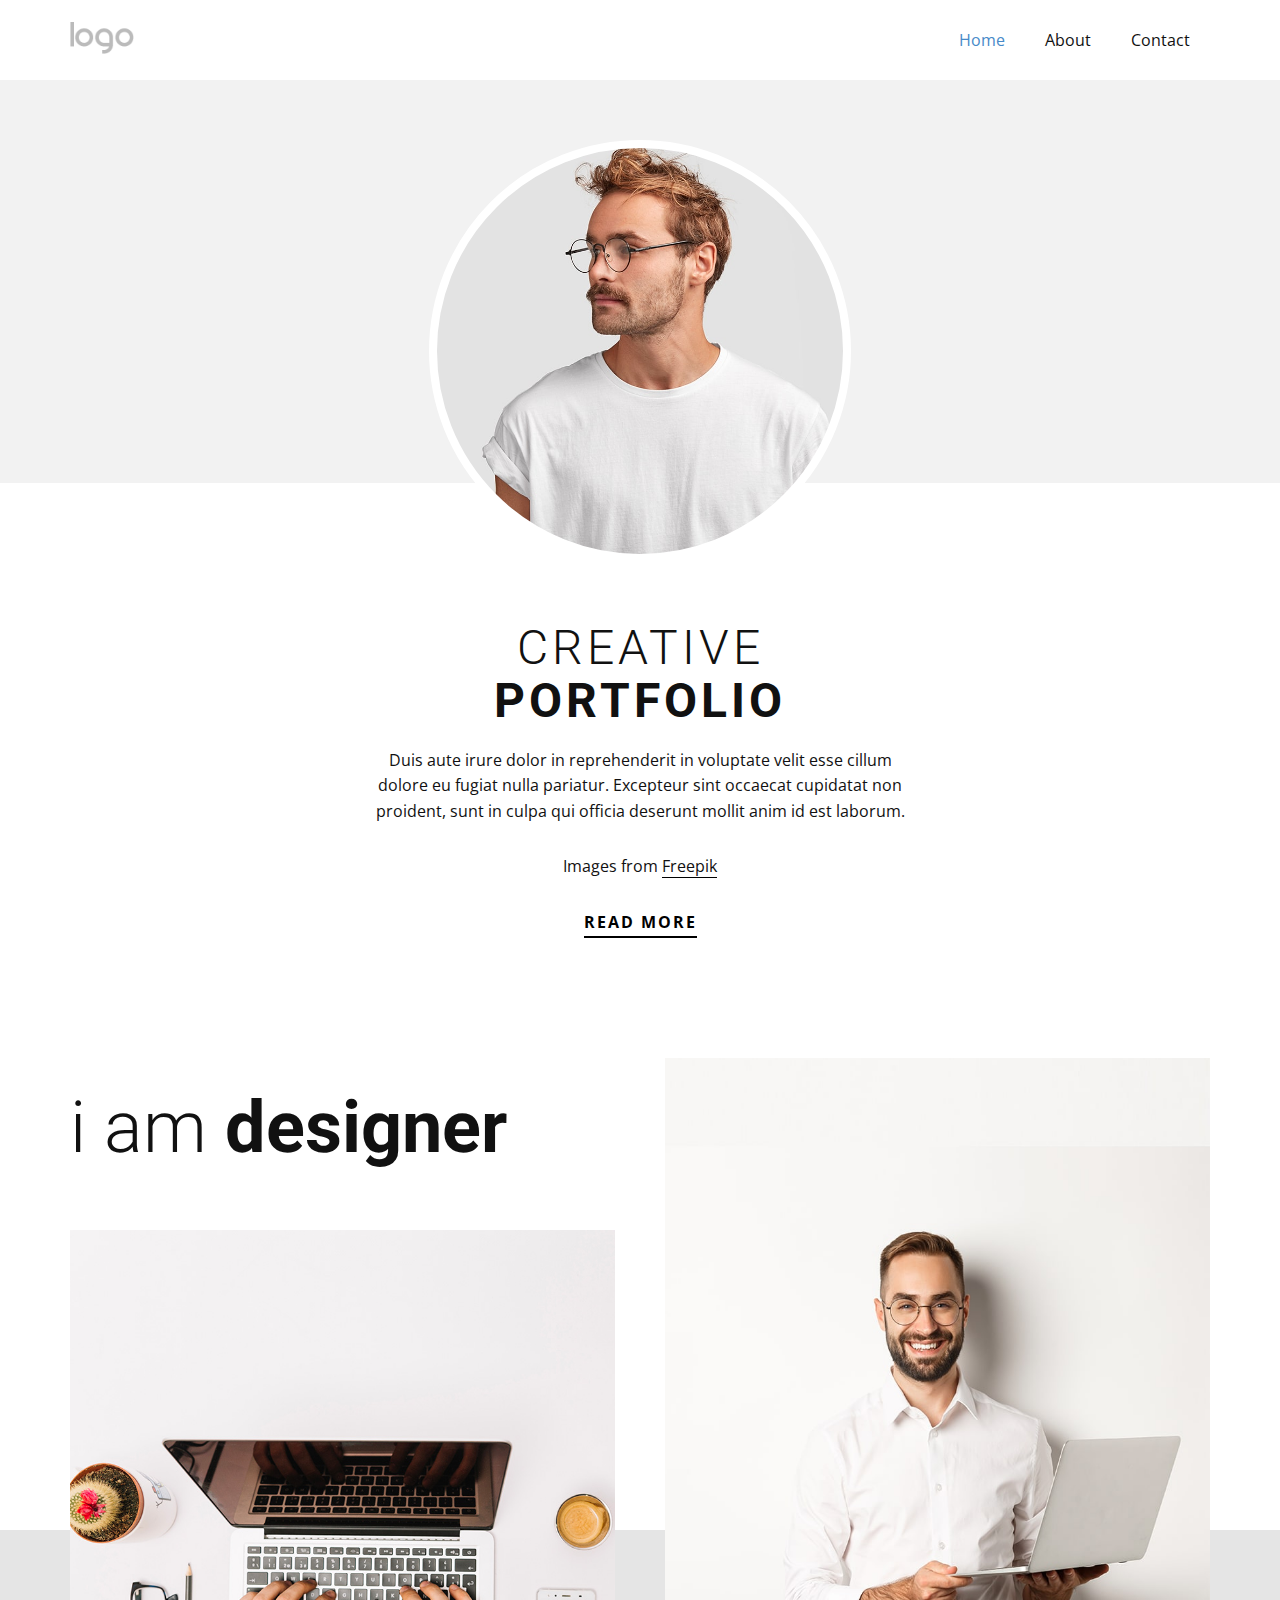
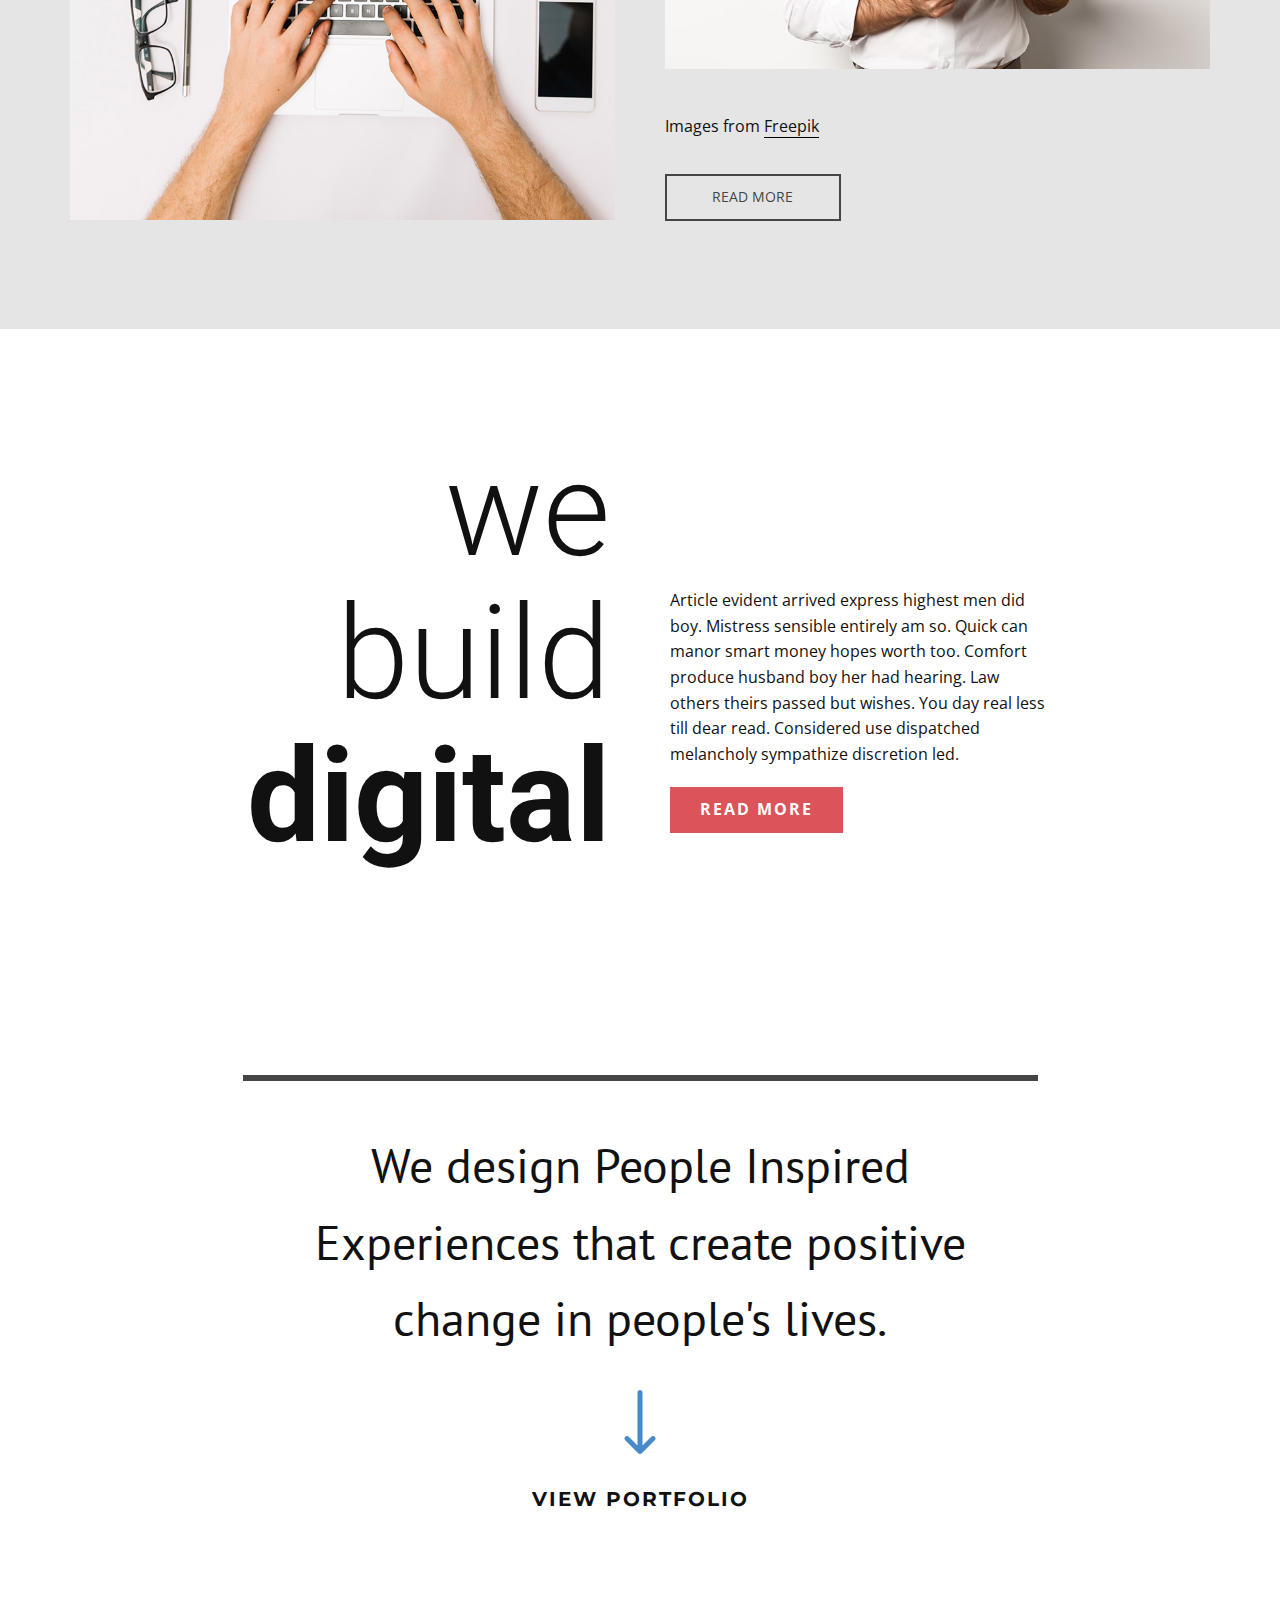
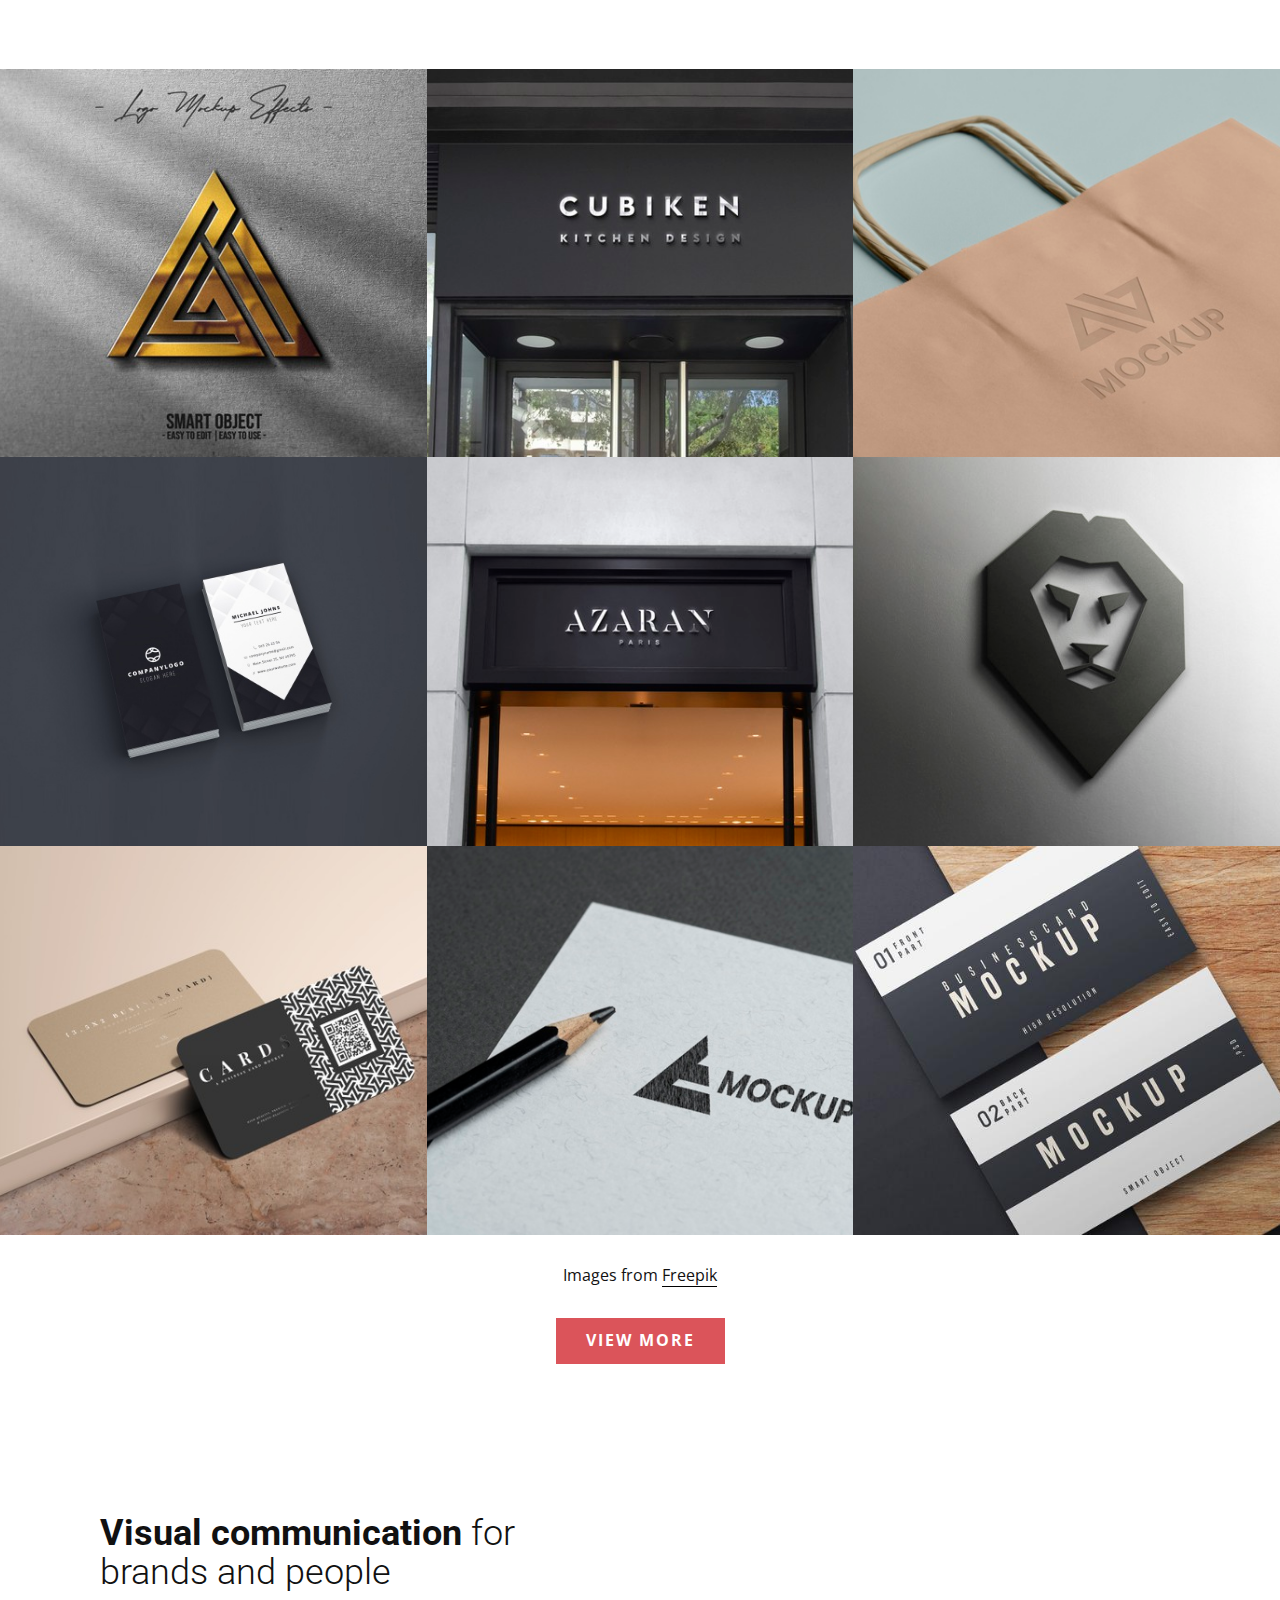
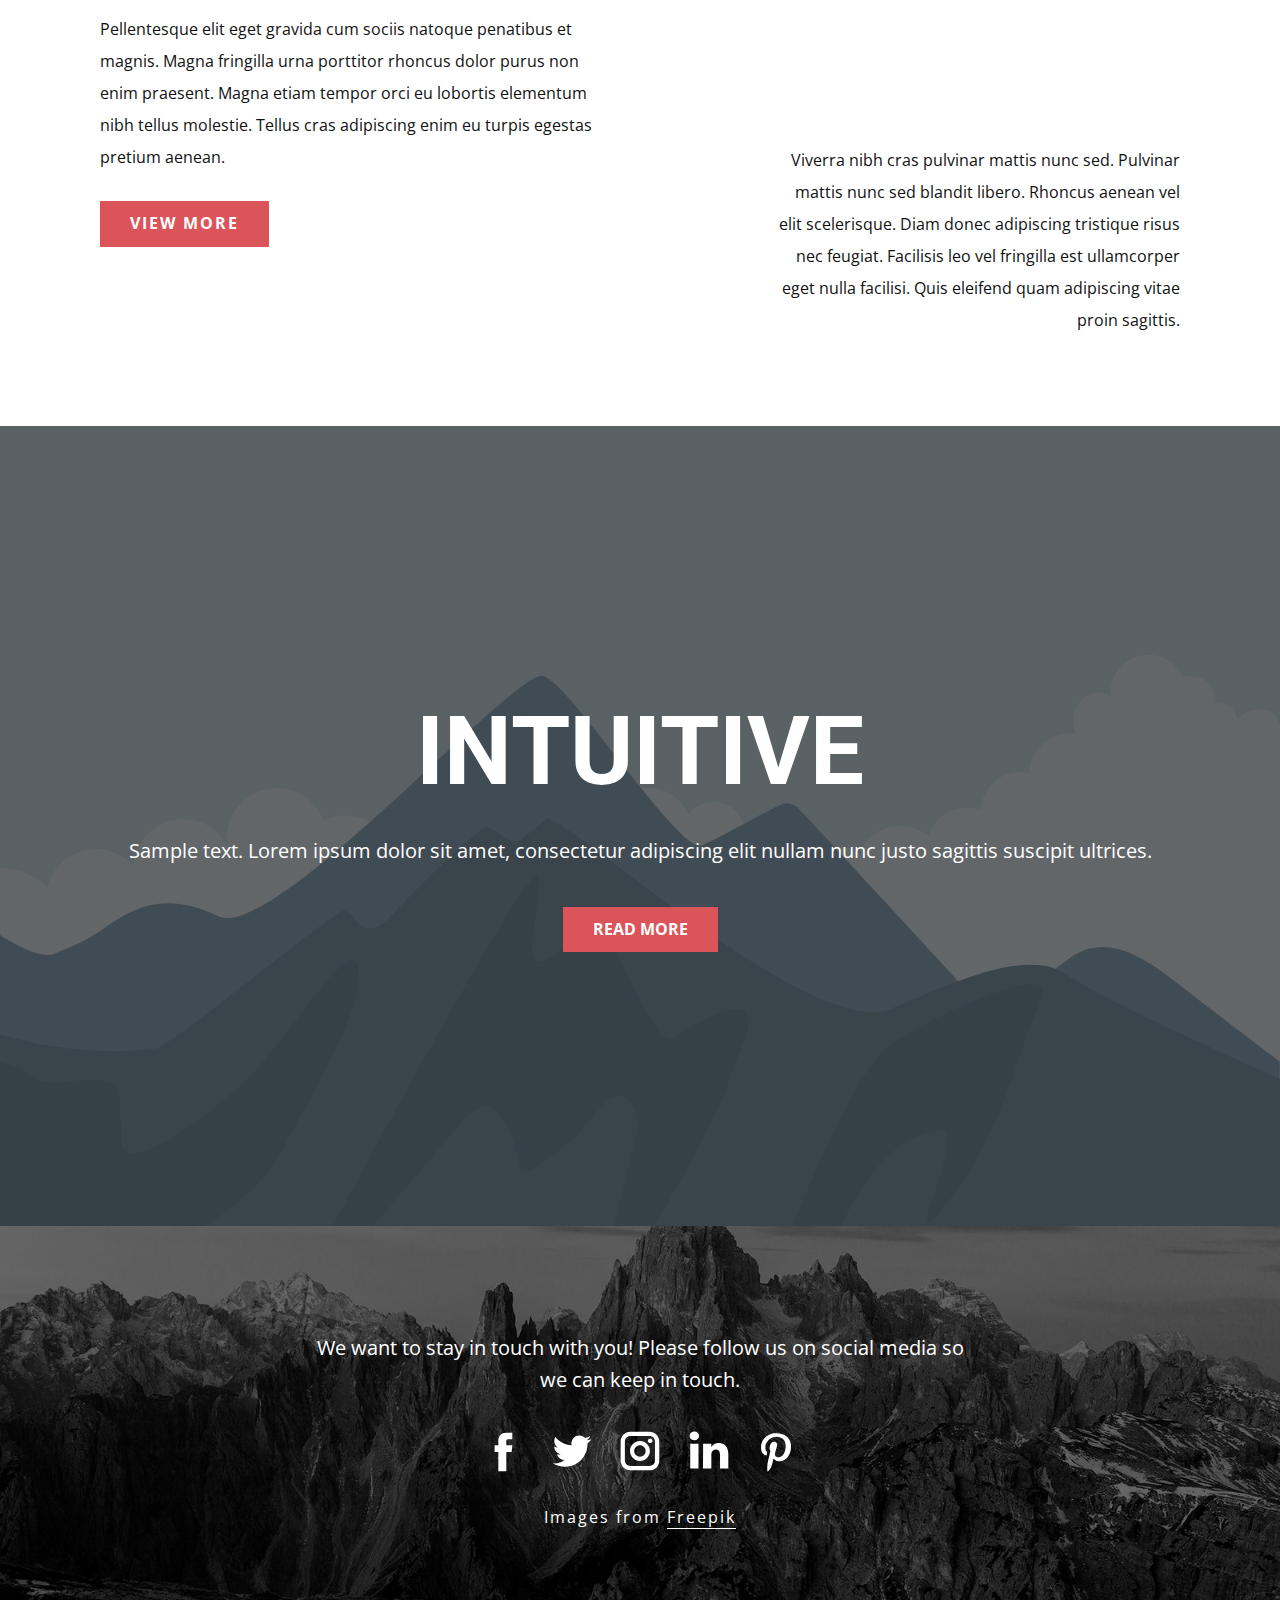
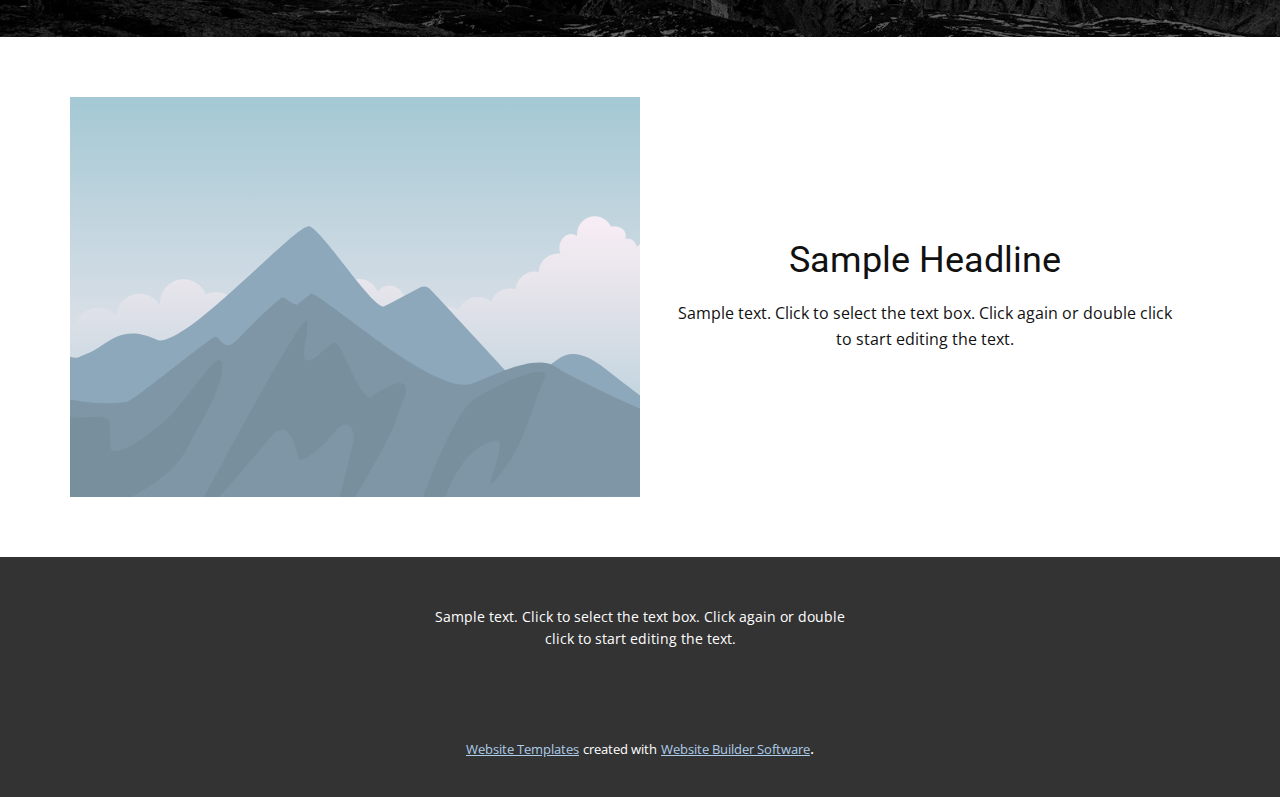
==== Home.html @ 741d00dd "first commit" ====
<!DOCTYPE html>
<html style="font-size: 16px;">
  <head>
    <meta name="viewport" content="width=device-width, initial-scale=1.0">
    <meta charset="utf-8">
    <meta name="keywords" content="Creative Portfolio, i am designer, webuilddigital, We design People Inspired Experiences that create positive change in people's lives., Visual communication for brands and people, INTUITIVE">
    <meta name="description" content="">
    <meta name="page_type" content="np-template-header-footer-from-plugin">
    <title>Home</title>
    <link rel="stylesheet" href="nicepage.css" media="screen">
<link rel="stylesheet" href="Home.css" media="screen">
    <script class="u-script" type="text/javascript" src="jquery.js" defer=""></script>
    <script class="u-script" type="text/javascript" src="nicepage.js" defer=""></script>
    <meta name="generator" content="Nicepage 3.20.4, nicepage.com">
    <link id="u-theme-google-font" rel="stylesheet" href="https://fonts.googleapis.com/css?family=Roboto:100,100i,300,300i,400,400i,500,500i,700,700i,900,900i|Open+Sans:300,300i,400,400i,600,600i,700,700i,800,800i">
    <link id="u-page-google-font" rel="stylesheet" href="https://fonts.googleapis.com/css?family=PT+Sans:400,400i,700,700i|Montserrat:100,100i,200,200i,300,300i,400,400i,500,500i,600,600i,700,700i,800,800i,900,900i">
    
    
    
    
    
    
    
    
    
    
    <script type="application/ld+json">{
		"@context": "http://schema.org",
		"@type": "Organization",
		"name": "",
		"logo": "images/default-logo.png"
}</script>
    <meta name="theme-color" content="#478ac9">
    <meta property="og:title" content="Home">
    <meta property="og:type" content="website">
  </head>
  <body class="u-body"><header class="u-clearfix u-header u-header" id="sec-d514"><div class="u-clearfix u-sheet u-valign-middle u-sheet-1">
        <a href="https://nicepage.com" class="u-image u-logo u-image-1">
          <img src="images/default-logo.png" class="u-logo-image u-logo-image-1">
        </a>
        <nav class="u-menu u-menu-dropdown u-offcanvas u-menu-1">
          <div class="menu-collapse" style="font-size: 1rem; letter-spacing: 0px;">
            <a class="u-button-style u-custom-left-right-menu-spacing u-custom-padding-bottom u-custom-top-bottom-menu-spacing u-nav-link u-text-active-palette-1-base u-text-hover-palette-2-base" href="#">
              <svg><use xmlns:xlink="http://www.w3.org/1999/xlink" xlink:href="#menu-hamburger"></use></svg>
              <svg version="1.1" xmlns="http://www.w3.org/2000/svg" xmlns:xlink="http://www.w3.org/1999/xlink"><defs><symbol id="menu-hamburger" viewBox="0 0 16 16" style="width: 16px; height: 16px;"><rect y="1" width="16" height="2"></rect><rect y="7" width="16" height="2"></rect><rect y="13" width="16" height="2"></rect>
</symbol>
</defs></svg>
            </a>
          </div>
          <div class="u-nav-container">
            <ul class="u-nav u-unstyled u-nav-1"><li class="u-nav-item"><a class="u-button-style u-nav-link u-text-active-palette-1-base u-text-hover-palette-2-base" href="Home.html" style="padding: 10px 20px;">Home</a>
</li><li class="u-nav-item"><a class="u-button-style u-nav-link u-text-active-palette-1-base u-text-hover-palette-2-base" href="About.html" style="padding: 10px 20px;">About</a>
</li><li class="u-nav-item"><a class="u-button-style u-nav-link u-text-active-palette-1-base u-text-hover-palette-2-base" href="Contact.html" style="padding: 10px 20px;">Contact</a>
</li></ul>
          </div>
          <div class="u-nav-container-collapse">
            <div class="u-black u-container-style u-inner-container-layout u-opacity u-opacity-95 u-sidenav">
              <div class="u-sidenav-overflow">
                <div class="u-menu-close"></div>
                <ul class="u-align-center u-nav u-popupmenu-items u-unstyled u-nav-2"><li class="u-nav-item"><a class="u-button-style u-nav-link" href="Home.html">Home</a>
</li><li class="u-nav-item"><a class="u-button-style u-nav-link" href="About.html">About</a>
</li><li class="u-nav-item"><a class="u-button-style u-nav-link" href="Contact.html">Contact</a>
</li></ul>
              </div>
            </div>
            <div class="u-black u-menu-overlay u-opacity u-opacity-70"></div>
          </div>
        </nav>
      </div></header>
    <section class="u-align-center u-clearfix u-section-1" id="carousel_e24e">
      <div class="u-expanded-width u-grey-5 u-shape u-shape-rectangle u-shape-1"></div>
      <div alt="" class="u-border-8 u-border-white u-image u-image-circle u-image-1"></div>
      <h2 class="u-text u-text-1">Creative <b>Portfolio</b>
      </h2>
      <p class="u-text u-text-2">Duis aute irure dolor in reprehenderit in voluptate velit esse cillum dolore eu fugiat nulla pariatur. Excepteur sint occaecat cupidatat non proident, sunt in culpa qui officia deserunt mollit anim id est laborum.</p>
      <p class="u-text u-text-3">Images from <a href="https://www.freepik.com/psd/logo" class="u-border-1 u-border-black u-btn u-button-link u-button-style u-none u-text-body-color u-btn-1" target="_blank">Freepik</a>
      </p>
      <a href="https://nicepage.com/website-templates" class="u-active-none u-border-2 u-border-black u-btn u-btn-rectangle u-button-style u-hover-none u-none u-btn-2">read more</a>
    </section>
    <section class="u-clearfix u-grey-10 u-valign-top-lg u-valign-top-xl u-section-2" id="carousel_ad88">
      <div class="u-expanded-width u-shape u-shape-rectangle u-white u-shape-1"></div>
      <div class="u-clearfix u-gutter-50 u-layout-wrap u-layout-wrap-1">
        <div class="u-layout">
          <div class="u-layout-row">
            <div class="u-container-style u-layout-cell u-left-cell u-size-30 u-layout-cell-1">
              <div class="u-container-layout u-valign-top u-container-layout-1">
                <h2 class="u-align-left u-text u-text-1">i am <span style="font-weight: 700;">designer</span>
                </h2>
                <img src="images/a9dcc2d3-077b-4cbf-35f1-05a7ca2b6438.jpg" alt="" class="u-expanded-width u-image u-image-default u-image-1" data-image-width="1000" data-image-height="919">
              </div>
            </div>
            <div class="u-container-style u-layout-cell u-right-cell u-size-30 u-layout-cell-2">
              <div class="u-container-layout u-container-layout-2">
                <img class="u-expanded-width u-image u-image-2" src="images/ret-min.jpg">
                <p class="u-align-left u-text u-text-2">Images from <a href="https://www.freepik.com/psd/logo" class="u-border-1 u-border-black u-btn u-button-link u-button-style u-none u-text-body-color u-btn-1" target="_blank">Freepik</a>
                </p>
                <a href="https://nicepage.com/k/membership-website-templates" class="u-border-2 u-border-grey-dark-1 u-btn u-button-style u-none u-btn-2">read more</a>
              </div>
            </div>
          </div>
        </div>
      </div>
    </section>
    <section class="u-clearfix u-white u-section-3" id="carousel_67ab">
      <div class="u-clearfix u-sheet u-valign-middle-lg u-valign-middle-md u-valign-middle-xl u-sheet-1">
        <div class="u-clearfix u-expanded-width u-layout-wrap u-layout-wrap-1">
          <div class="u-layout">
            <div class="u-layout-row">
              <div class="u-align-right u-container-style u-layout-cell u-size-30 u-layout-cell-1">
                <div class="u-container-layout u-container-layout-1">
                  <h1 class="u-text u-text-1">we<br>build<br>
                    <span style="font-weight: 700;">digital</span>
                  </h1>
                </div>
              </div>
              <div class="u-container-style u-layout-cell u-size-30 u-layout-cell-2">
                <div class="u-container-layout u-valign-middle u-container-layout-2">
                  <p class="u-text u-text-2">Article evident arrived express highest men did boy. Mistress sensible entirely am so. Quick can manor smart money hopes worth too. Comfort produce husband boy her had hearing. Law others theirs passed but wishes. You day real less till dear read. Considered use dispatched melancholy sympathize discretion led.</p>
                  <a href="https://nicepage.com/k/interactive-website-templates" class="u-btn u-button-style u-palette-2-base u-btn-1">read more</a>
                </div>
              </div>
            </div>
          </div>
        </div>
      </div>
    </section>
    <section class="u-clearfix u-section-4" id="carousel_b84d">
      <div class="u-clearfix u-sheet u-valign-middle u-sheet-1">
        <div class="u-border-6 u-border-grey-dark-1 u-line u-line-horizontal u-line-1"></div>
        <h2 class="u-align-center u-custom-font u-font-pt-sans u-text u-text-1">We design People Inspired Experiences that create positive change in people's lives.</h2><span class="u-icon u-icon-circle u-text-palette-1-base u-icon-1"><svg class="u-svg-link" preserveAspectRatio="xMidYMin slice" viewBox="0 0 512 512" style=""><use xmlns:xlink="http://www.w3.org/1999/xlink" xlink:href="#svg-1135"></use></svg><svg xmlns="http://www.w3.org/2000/svg" xmlns:xlink="http://www.w3.org/1999/xlink" version="1.1" xml:space="preserve" class="u-svg-content" viewBox="0 0 512 512" x="0px" y="0px" id="svg-1135" style="enable-background:new 0 0 512 512;"><g><g><path d="M374.108,373.328c-7.829-7.792-20.492-7.762-28.284,0.067L276,443.557V20c0-11.046-8.954-20-20-20    c-11.046,0-20,8.954-20,20v423.558l-69.824-70.164c-7.792-7.829-20.455-7.859-28.284-0.067c-7.83,7.793-7.859,20.456-0.068,28.285    l104,104.504c0.006,0.007,0.013,0.012,0.019,0.018c7.792,7.809,20.496,7.834,28.314,0.001c0.006-0.007,0.013-0.012,0.019-0.018    l104-104.504C381.966,393.785,381.939,381.121,374.108,373.328z"></path>
</g>
</g></svg></span>
        <h5 class="u-align-center u-custom-font u-font-montserrat u-text u-text-2">view portfolio</h5>
      </div>
    </section>
    <section class="u-align-center u-clearfix u-valign-middle u-white u-section-5" id="carousel_5808">
      <div class="u-expanded-width u-gallery u-layout-grid u-lightbox u-show-text-on-hover u-gallery-1">
        <div class="u-gallery-inner u-gallery-inner-1">
          <div class="u-effect-fade u-gallery-item">
            <div class="u-back-slide">
              <img class="u-back-image u-expanded" src="images/mockup-with-gold-logo_136295-386.jpg" alt="3d logo mockup">
            </div>
            <div class="u-over-slide u-shading u-valign-middle u-over-slide-1">
              <h3 class="u-gallery-heading" style="text-transform: uppercase;">3d logo mockup</h3>
              <p class="u-gallery-text"></p>
            </div>
          </div>
          <div class="u-effect-fade u-gallery-item">
            <div class="u-back-slide">
              <img class="u-back-image u-expanded" src="images/logo-mockup-black-facade-sign_145275-281.jpg" alt="modern facade">
            </div>
            <div class="u-over-slide u-shading u-valign-middle u-over-slide-2">
              <h3 class="u-gallery-heading" style="text-transform: uppercase;">modern facade</h3>
              <p class="u-gallery-text"></p>
            </div>
          </div>
          <div class="u-effect-fade u-gallery-item">
            <div class="u-back-slide">
              <img class="u-back-image u-expanded" src="images/abstract-mock-up-logo-shopping-bag_23-2148834294.jpg" alt="shopping bag">
            </div>
            <div class="u-over-slide u-shading u-valign-middle u-over-slide-3">
              <h3 class="u-gallery-heading" style="text-transform: uppercase;">shopping bag</h3>
              <p class="u-gallery-text"></p>
            </div>
          </div>
          <div class="u-effect-fade u-gallery-item">
            <div class="u-back-slide">
              <img class="u-back-image u-expanded" src="images/rr.jpg" alt="minimalistic design">
            </div>
            <div class="u-over-slide u-shading u-valign-middle u-over-slide-4">
              <h3 class="u-gallery-heading" style="text-transform: uppercase;">minimalistic design</h3>
              <p class="u-gallery-text"></p>
            </div>
          </div>
          <div class="u-effect-fade u-gallery-item">
            <div class="u-back-slide">
              <img class="u-back-image u-expanded" src="images/logo-mockup-luxury-black-facade-sign_145275-288.jpg" alt="luxury black facade">
            </div>
            <div class="u-over-slide u-shading u-valign-middle u-over-slide-5">
              <h3 class="u-gallery-heading" style="text-transform: uppercase;">luxury black facade</h3>
              <p class="u-gallery-text"></p>
            </div>
          </div>
          <div class="u-effect-fade u-gallery-item">
            <div class="u-back-slide">
              <img class="u-back-image u-expanded" src="images/3d-lion-logo-mockup_145275-144.jpg" alt="mockup with logo">
            </div>
            <div class="u-over-slide u-shading u-valign-middle u-over-slide-6">
              <h3 class="u-gallery-heading" style="text-transform: uppercase;">mockup with logo</h3>
              <p class="u-gallery-text"></p>
            </div>
          </div>
          <div class="u-effect-fade u-gallery-item">
            <div class="u-back-slide">
              <img class="u-back-image u-expanded" src="images/rounded-corner-business-cards-mockup_358694-108.jpg" alt="business card">
            </div>
            <div class="u-over-slide u-shading u-valign-middle u-over-slide-7">
              <h3 class="u-gallery-heading" style="text-transform: uppercase;">business card</h3>
              <p class="u-gallery-text"></p>
            </div>
          </div>
          <div class="u-effect-fade u-gallery-item">
            <div class="u-back-slide">
              <img class="u-back-image u-expanded" src="images/mock-up-logo-design-business-white-paper_23-2148834253.jpg" alt="identity design">
            </div>
            <div class="u-over-slide u-shading u-valign-middle u-over-slide-8">
              <h3 class="u-gallery-heading" style="text-transform: uppercase;">identity design</h3>
              <p class="u-gallery-text"></p>
            </div>
          </div>
          <div class="u-effect-fade u-gallery-item">
            <div class="u-back-slide">
              <img class="u-back-image u-expanded" src="images/black-white-business-card-mockup-design_47987-2181.jpg" alt="modern design">
            </div>
            <div class="u-over-slide u-shading u-valign-middle u-over-slide-9">
              <h3 class="u-gallery-heading" style="text-transform: uppercase;">modern design</h3>
              <p class="u-gallery-text"></p>
            </div>
          </div>
        </div>
      </div>
      <p class="u-text u-text-1">Images from <a href="https://www.freepik.com/psd/logo" class="u-border-1 u-border-black u-btn u-button-link u-button-style u-none u-text-body-color u-btn-1" target="_blank">Freepik</a>
      </p>
      <a href="https://nicepage.com/k/exam-html-templates" class="u-align-center u-btn u-button-style u-palette-2-base u-btn-2">view more</a>
    </section>
    <section class="u-clearfix u-section-6" id="carousel_6d42">
      <div class="u-clearfix u-sheet u-sheet-1">
        <div class="u-clearfix u-expanded-width u-layout-wrap u-layout-wrap-1">
          <div class="u-layout">
            <div class="u-layout-row">
              <div class="u-align-left u-container-style u-layout-cell u-size-30 u-layout-cell-1">
                <div class="u-container-layout u-container-layout-1">
                  <h2 class="u-text u-text-1">
                    <span style="font-weight: 700;">Visual communication</span> for brands and people
                  </h2>
                  <p class="u-text u-text-2">Pellentesque elit eget gravida cum sociis natoque penatibus et magnis. Magna fringilla urna porttitor rhoncus dolor purus non enim praesent. Magna etiam tempor orci eu lobortis elementum nibh tellus molestie. Tellus cras adipiscing enim eu turpis egestas pretium aenean.</p>
                  <a href="https://nicepage.com/k/children-website-templates" class="u-align-center u-btn u-button-style u-palette-2-base u-btn-1">view more</a>
                </div>
              </div>
              <div class="u-align-right u-container-style u-layout-cell u-size-30 u-layout-cell-2">
                <div class="u-container-layout u-valign-bottom-lg u-valign-bottom-md u-valign-bottom-xl u-valign-middle-sm u-valign-middle-xs u-container-layout-2">
                  <p class="u-text u-text-3">Viverra nibh cras pulvinar mattis nunc sed. Pulvinar mattis nunc sed blandit libero. Rhoncus aenean vel elit scelerisque. Diam donec adipiscing tristique risus nec feugiat. Facilisis leo vel fringilla est ullamcorper eget nulla facilisi. Quis eleifend quam adipiscing vitae proin sagittis.</p>
                </div>
              </div>
            </div>
          </div>
        </div>
      </div>
    </section>
    <section class="u-align-center u-clearfix u-image u-shading u-section-7" src="" data-image-width="256" data-image-height="256" id="sec-fd87">
      <div class="u-clearfix u-sheet u-valign-middle u-sheet-1">
        <h1 class="u-text u-text-default u-title u-text-1">INTUITIVE</h1>
        <p class="u-large-text u-text u-text-default u-text-variant u-text-2">Sample text. Lorem ipsum dolor sit amet, consectetur adipiscing elit nullam nunc justo sagittis suscipit ultrices.</p>
        <a href="#" class="u-btn u-button-style u-palette-2-base u-btn-1">Read More</a>
      </div>
    </section>
    <section class="u-align-center u-clearfix u-image u-shading u-section-8" data-image-width="1980" data-image-height="806" id="carousel_9cee">
      <div class="u-clearfix u-sheet u-valign-middle u-sheet-1">
        <p class="u-large-text u-text u-text-variant u-text-1">We want to stay in touch with&nbsp;you!&nbsp;Please follow us&nbsp;on&nbsp;social media&nbsp;so we can keep in touch.</p>
        <div class="u-social-icons u-spacing-20 u-social-icons-1">
          <a class="u-social-url" target="_blank" href=""><span class="u-icon u-icon-circle u-social-facebook u-social-icon u-icon-1"><svg class="u-svg-link" preserveAspectRatio="xMidYMin slice" viewBox="0 0 112 112" style=""><use xmlns:xlink="http://www.w3.org/1999/xlink" xlink:href="#svg-2cb5"></use></svg><svg xmlns="http://www.w3.org/2000/svg" xmlns:xlink="http://www.w3.org/1999/xlink" version="1.1" xml:space="preserve" class="u-svg-content" viewBox="0 0 112 112" x="0px" y="0px" id="svg-2cb5"><path d="M75.5,28.8H65.4c-1.5,0-4,0.9-4,4.3v9.4h13.9l-1.5,15.8H61.4v45.1H42.8V58.3h-8.8V42.4h8.8V32.2 c0-7.4,3.4-18.8,18.8-18.8h13.8v15.4H75.5z"></path></svg>
          
          
        </span>
          </a>
          <a class="u-social-url" target="_blank" href=""><span class="u-icon u-icon-circle u-social-icon u-social-twitter u-icon-2"><svg class="u-svg-link" preserveAspectRatio="xMidYMin slice" viewBox="0 0 112 112" style=""><use xmlns:xlink="http://www.w3.org/1999/xlink" xlink:href="#svg-6bbf"></use></svg><svg xmlns="http://www.w3.org/2000/svg" xmlns:xlink="http://www.w3.org/1999/xlink" version="1.1" xml:space="preserve" class="u-svg-content" viewBox="0 0 112 112" x="0px" y="0px" id="svg-6bbf"><path d="M92.2,38.2c0,0.8,0,1.6,0,2.3c0,24.3-18.6,52.4-52.6,52.4c-10.6,0.1-20.2-2.9-28.5-8.2 c1.4,0.2,2.9,0.2,4.4,0.2c8.7,0,16.7-2.9,23-7.9c-8.1-0.2-14.9-5.5-17.3-12.8c1.1,0.2,2.4,0.2,3.4,0.2c1.6,0,3.3-0.2,4.8-0.7 c-8.4-1.6-14.9-9.2-14.9-18c0-0.2,0-0.2,0-0.2c2.5,1.4,5.4,2.2,8.4,2.3c-5-3.3-8.3-8.9-8.3-15.4c0-3.4,1-6.5,2.5-9.2 c9.1,11.1,22.7,18.5,38,19.2c-0.2-1.4-0.4-2.8-0.4-4.3c0.1-10,8.3-18.2,18.5-18.2c5.4,0,10.1,2.2,13.5,5.7c4.3-0.8,8.1-2.3,11.7-4.5 c-1.4,4.3-4.3,7.9-8.1,10.1c3.7-0.4,7.3-1.4,10.6-2.9C98.9,32.3,95.7,35.5,92.2,38.2z"></path></svg>
          
          
        </span>
          </a>
          <a class="u-social-url" target="_blank" href=""><span class="u-icon u-icon-circle u-social-icon u-social-instagram u-icon-3"><svg class="u-svg-link" preserveAspectRatio="xMidYMin slice" viewBox="0 0 112 112" style=""><use xmlns:xlink="http://www.w3.org/1999/xlink" xlink:href="#svg-a970"></use></svg><svg xmlns="http://www.w3.org/2000/svg" xmlns:xlink="http://www.w3.org/1999/xlink" version="1.1" xml:space="preserve" class="u-svg-content" viewBox="0 0 112 112" x="0px" y="0px" id="svg-a970"><path d="M55.9,32.9c-12.8,0-23.2,10.4-23.2,23.2s10.4,23.2,23.2,23.2s23.2-10.4,23.2-23.2S68.7,32.9,55.9,32.9z M55.9,69.4c-7.4,0-13.3-6-13.3-13.3c-0.1-7.4,6-13.3,13.3-13.3s13.3,6,13.3,13.3C69.3,63.5,63.3,69.4,55.9,69.4z"></path><path d="M79.7,26.8c-3,0-5.4,2.5-5.4,5.4s2.5,5.4,5.4,5.4c3,0,5.4-2.5,5.4-5.4S82.7,26.8,79.7,26.8z"></path><path d="M78.2,11H33.5C21,11,10.8,21.3,10.8,33.7v44.7c0,12.6,10.2,22.8,22.7,22.8h44.7c12.6,0,22.7-10.2,22.7-22.7 V33.7C100.8,21.1,90.6,11,78.2,11z M91,78.4c0,7.1-5.8,12.8-12.8,12.8H33.5c-7.1,0-12.8-5.8-12.8-12.8V33.7 c0-7.1,5.8-12.8,12.8-12.8h44.7c7.1,0,12.8,5.8,12.8,12.8V78.4z"></path></svg>
          
          
        </span>
          </a>
          <a class="u-social-url" target="_blank" href="#"><span class="u-icon u-icon-circle u-social-icon u-social-linkedin u-icon-4"><svg class="u-svg-link" preserveAspectRatio="xMidYMin slice" viewBox="0 0 112 112" style=""><use xmlns:xlink="http://www.w3.org/1999/xlink" xlink:href="#svg-f2b5"></use></svg><svg xmlns="http://www.w3.org/2000/svg" xmlns:xlink="http://www.w3.org/1999/xlink" version="1.1" xml:space="preserve" class="u-svg-content" viewBox="0 0 112 112" x="0px" y="0px" id="svg-f2b5"><path d="M33.8,96.8H14.5v-58h19.3V96.8z M24.1,30.9L24.1,30.9c-6.6,0-10.8-4.5-10.8-10.1c0-5.8,4.3-10.1,10.9-10.1 S34.9,15,35.1,20.8C35.1,26.4,30.8,30.9,24.1,30.9z M103.3,96.8H84.1v-31c0-7.8-2.7-13.1-9.8-13.1c-5.3,0-8.5,3.6-9.9,7.1 c-0.6,1.3-0.6,3-0.6,4.8V97H44.5c0,0,0.3-52.6,0-58h19.3v8.2c2.6-3.9,7.2-9.6,17.4-9.6c12.7,0,22.2,8.4,22.2,26.1V96.8z"></path></svg>
          
          
        </span>
          </a>
          <a class="u-social-url" target="_blank" href="#"><span class="u-icon u-icon-circle u-social-icon u-social-pinterest u-icon-5"><svg class="u-svg-link" preserveAspectRatio="xMidYMin slice" viewBox="0 0 112 112" style=""><use xmlns:xlink="http://www.w3.org/1999/xlink" xlink:href="#svg-0427"></use></svg><svg xmlns="http://www.w3.org/2000/svg" xmlns:xlink="http://www.w3.org/1999/xlink" version="1.1" xml:space="preserve" class="u-svg-content" viewBox="0 0 112 112" x="0px" y="0px" id="svg-0427"><path d="M61.9,79.8c-5.5-0.3-7.8-3.1-12-5.8c-2.3,12.4-5.4,24.3-13.8,30.5c-2.6-18.7,3.8-32.8,6.9-47.7 c-5.1-8.7,0.7-26.2,11.5-21.9c13.5,5.4-11.6,32.3,5.1,35.7c17.6,3.5,24.7-30.5,13.8-41.4c-15.7-16.1-45.7-0.5-42,22.3 c0.9,5.6,6.7,7.2,2.3,15c-10.1-2.2-13-10.2-12.7-20.7c0.6-17.3,15.5-29.3,30.5-31.1c19-2.2,36.8,6.9,39.2,24.7 C93.4,59.5,82.3,81.3,61.9,79.8z"></path></svg>
          
          
        </span>
          </a>
        </div>
        <p class="u-text u-text-2">Images from <a href="https://www.freepik.comhttps://www.freepik.com/photos/background" class="u-border-1 u-border-white u-btn u-button-link u-button-style u-none u-text-body-alt-color u-btn-1" target="_blank">Freepik</a>
        </p>
      </div>
    </section>
    <section class="u-clearfix u-section-9" id="sec-7b93">
      <div class="u-clearfix u-sheet u-sheet-1">
        <div class="u-clearfix u-expanded-width u-layout-wrap u-layout-wrap-1">
          <div class="u-layout">
            <div class="u-layout-row">
              <div class="u-container-style u-image u-layout-cell u-size-30 u-image-1" data-image-width="400" data-image-height="265">
                <div class="u-container-layout u-container-layout-1"></div>
              </div>
              <div class="u-align-center u-container-style u-layout-cell u-size-30 u-layout-cell-2">
                <div class="u-container-layout u-valign-middle u-container-layout-2">
                  <h2 class="u-text u-text-default u-text-1">Sample Headline</h2>
                  <p class="u-text u-text-default u-text-2">Sample text. Click to select the text box. Click again or double click to start editing the text.</p>
                </div>
              </div>
            </div>
          </div>
        </div>
      </div>
    </section>
    
    
    <footer class="u-align-center u-clearfix u-footer u-grey-80 u-footer" id="sec-6295"><div class="u-clearfix u-sheet u-sheet-1">
        <p class="u-small-text u-text u-text-variant u-text-1">Sample text. Click to select the text box. Click again or double click to start editing the text.</p>
      </div></footer>
    <section class="u-backlink u-clearfix u-grey-80">
      <a class="u-link" href="https://nicepage.com/website-templates" target="_blank">
        <span>Website Templates</span>
      </a>
      <p class="u-text">
        <span>created with</span>
      </p>
      <a class="u-link" href="https://nicepage.com/" target="_blank">
        <span>Website Builder Software</span>
      </a>. 
    </section>
  </body>
</html>
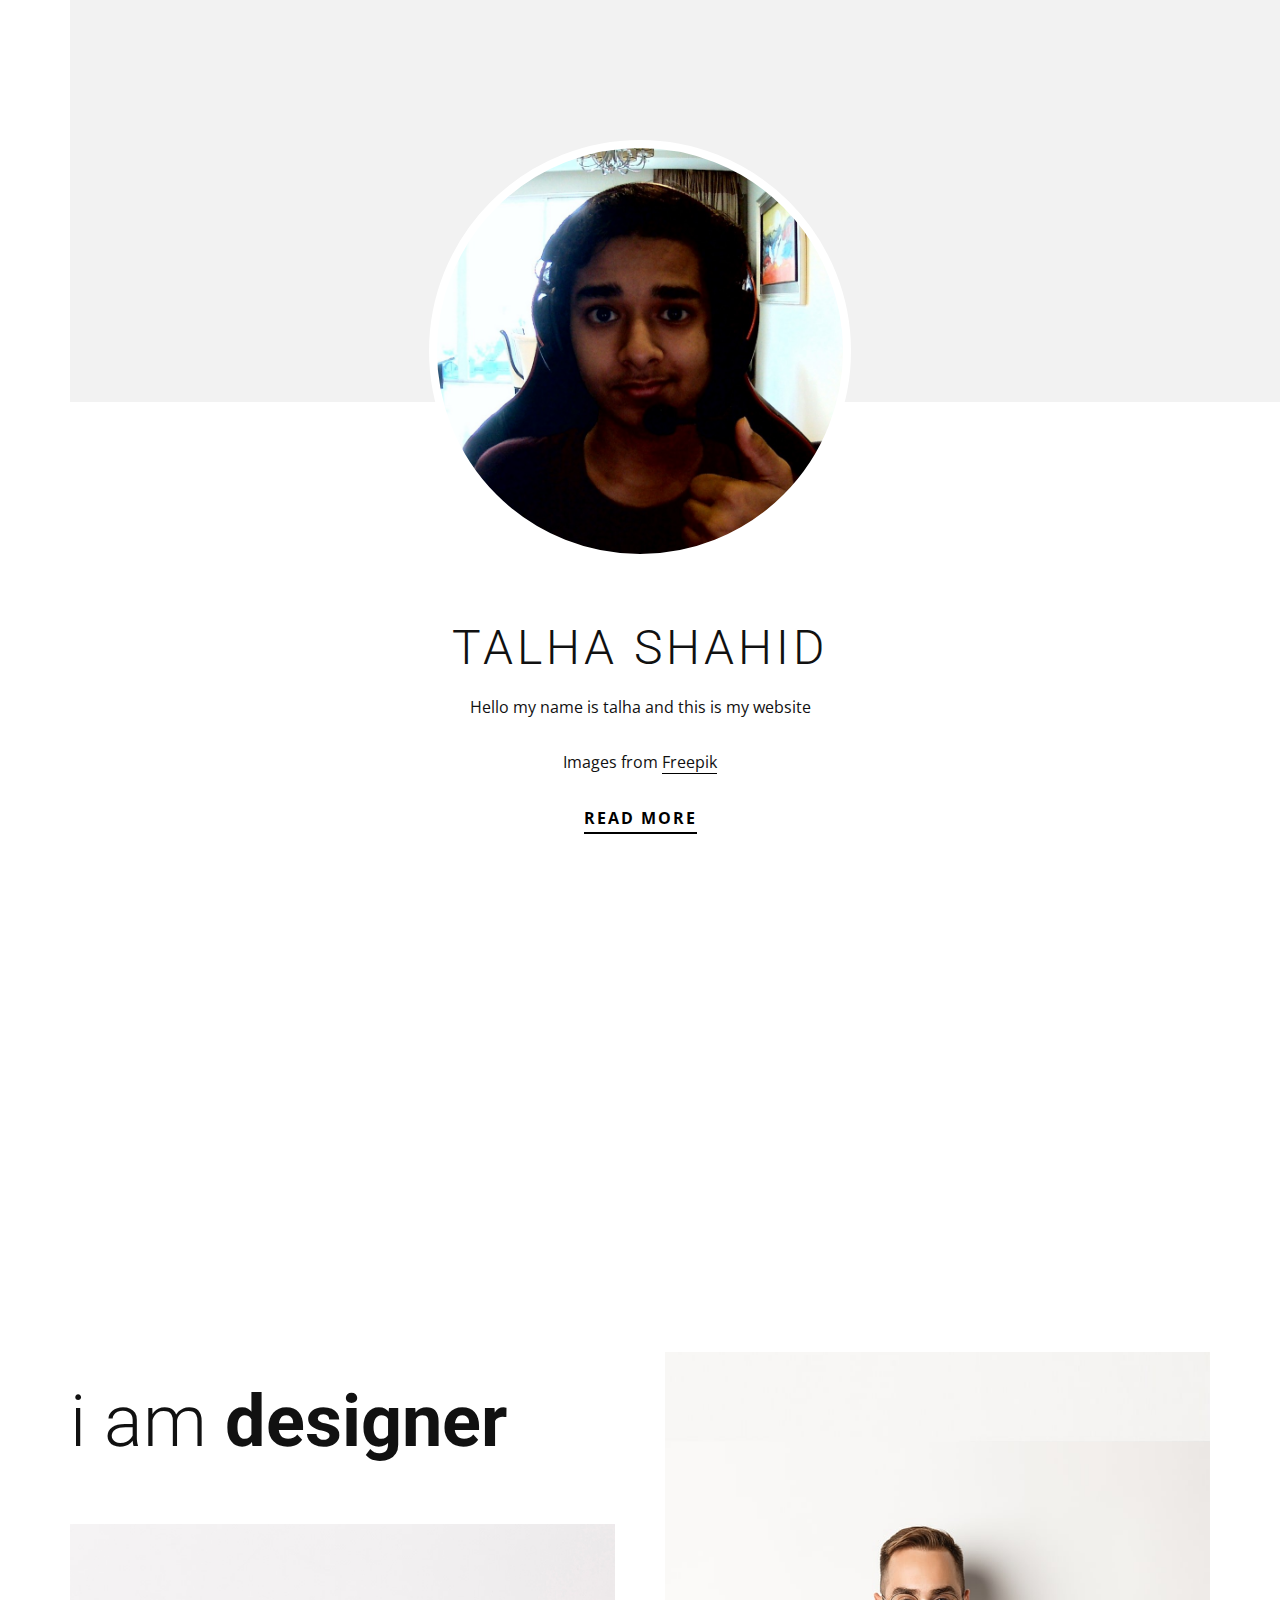
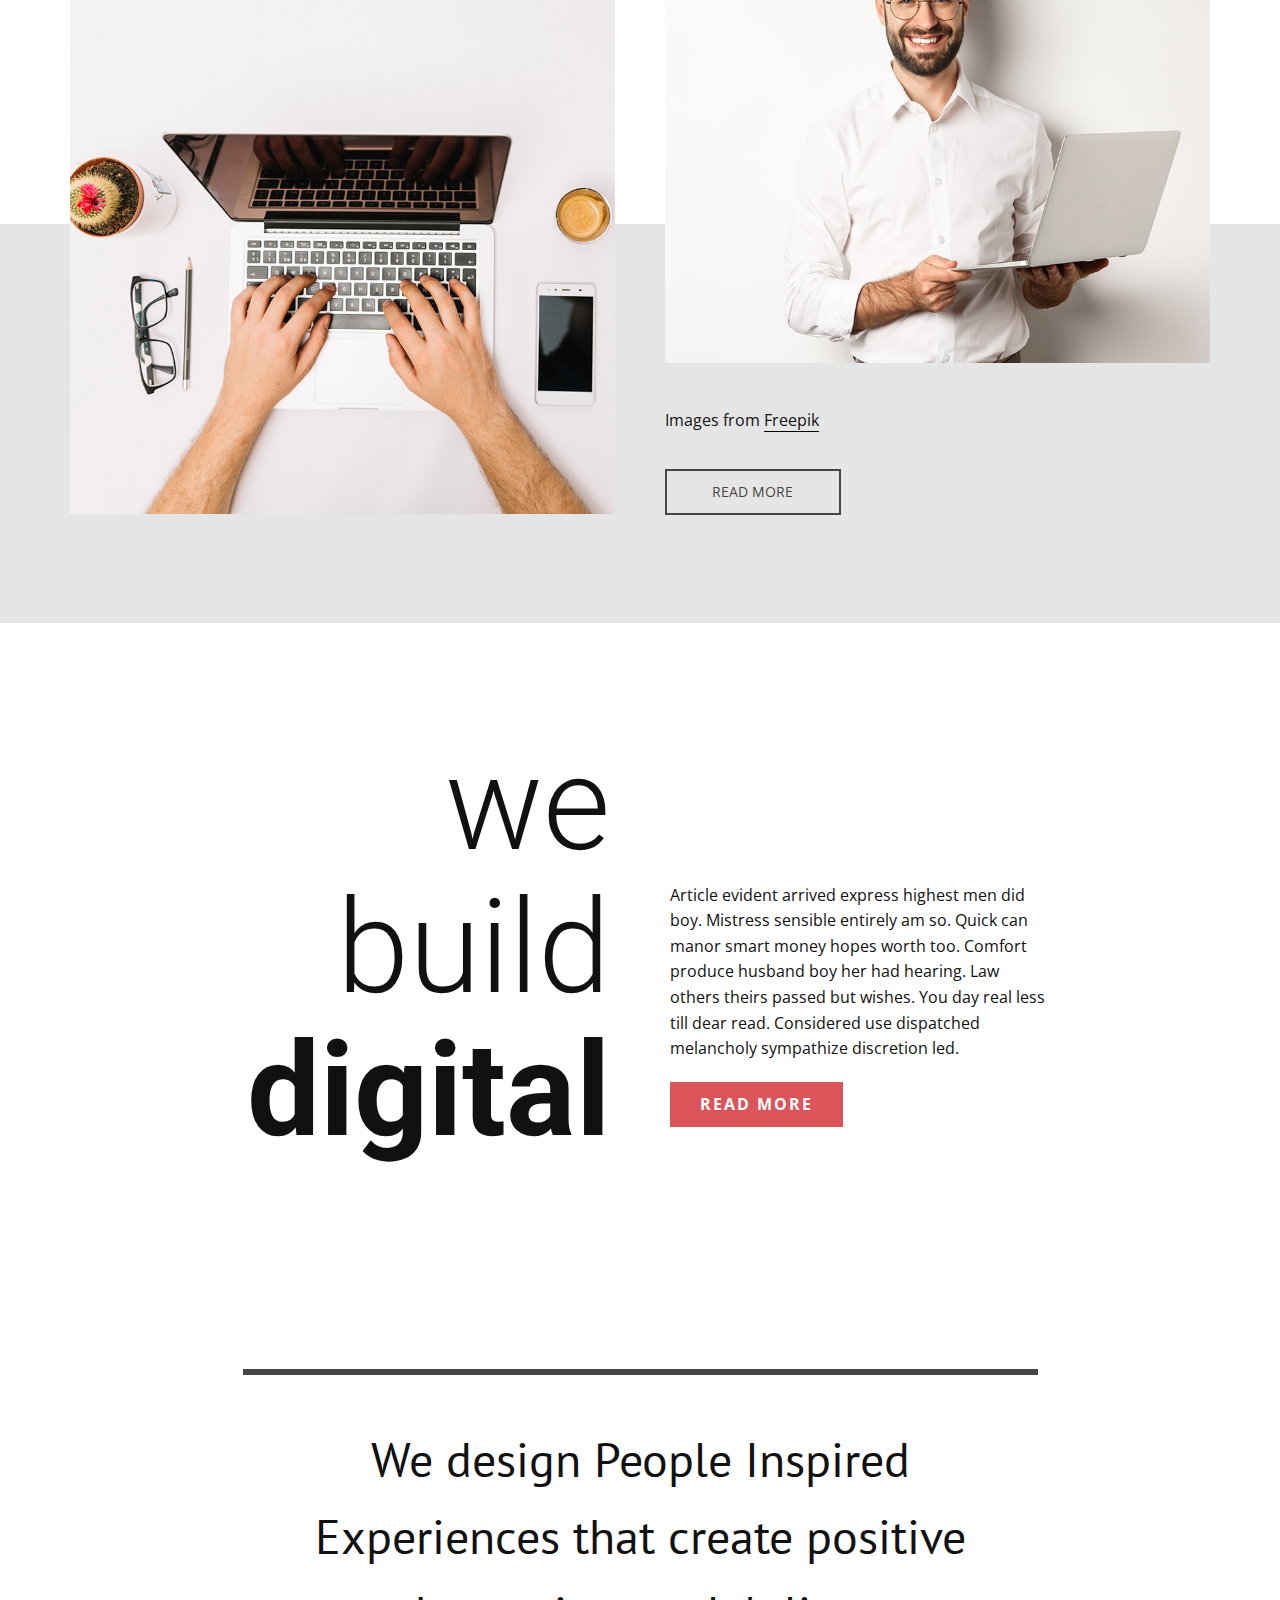
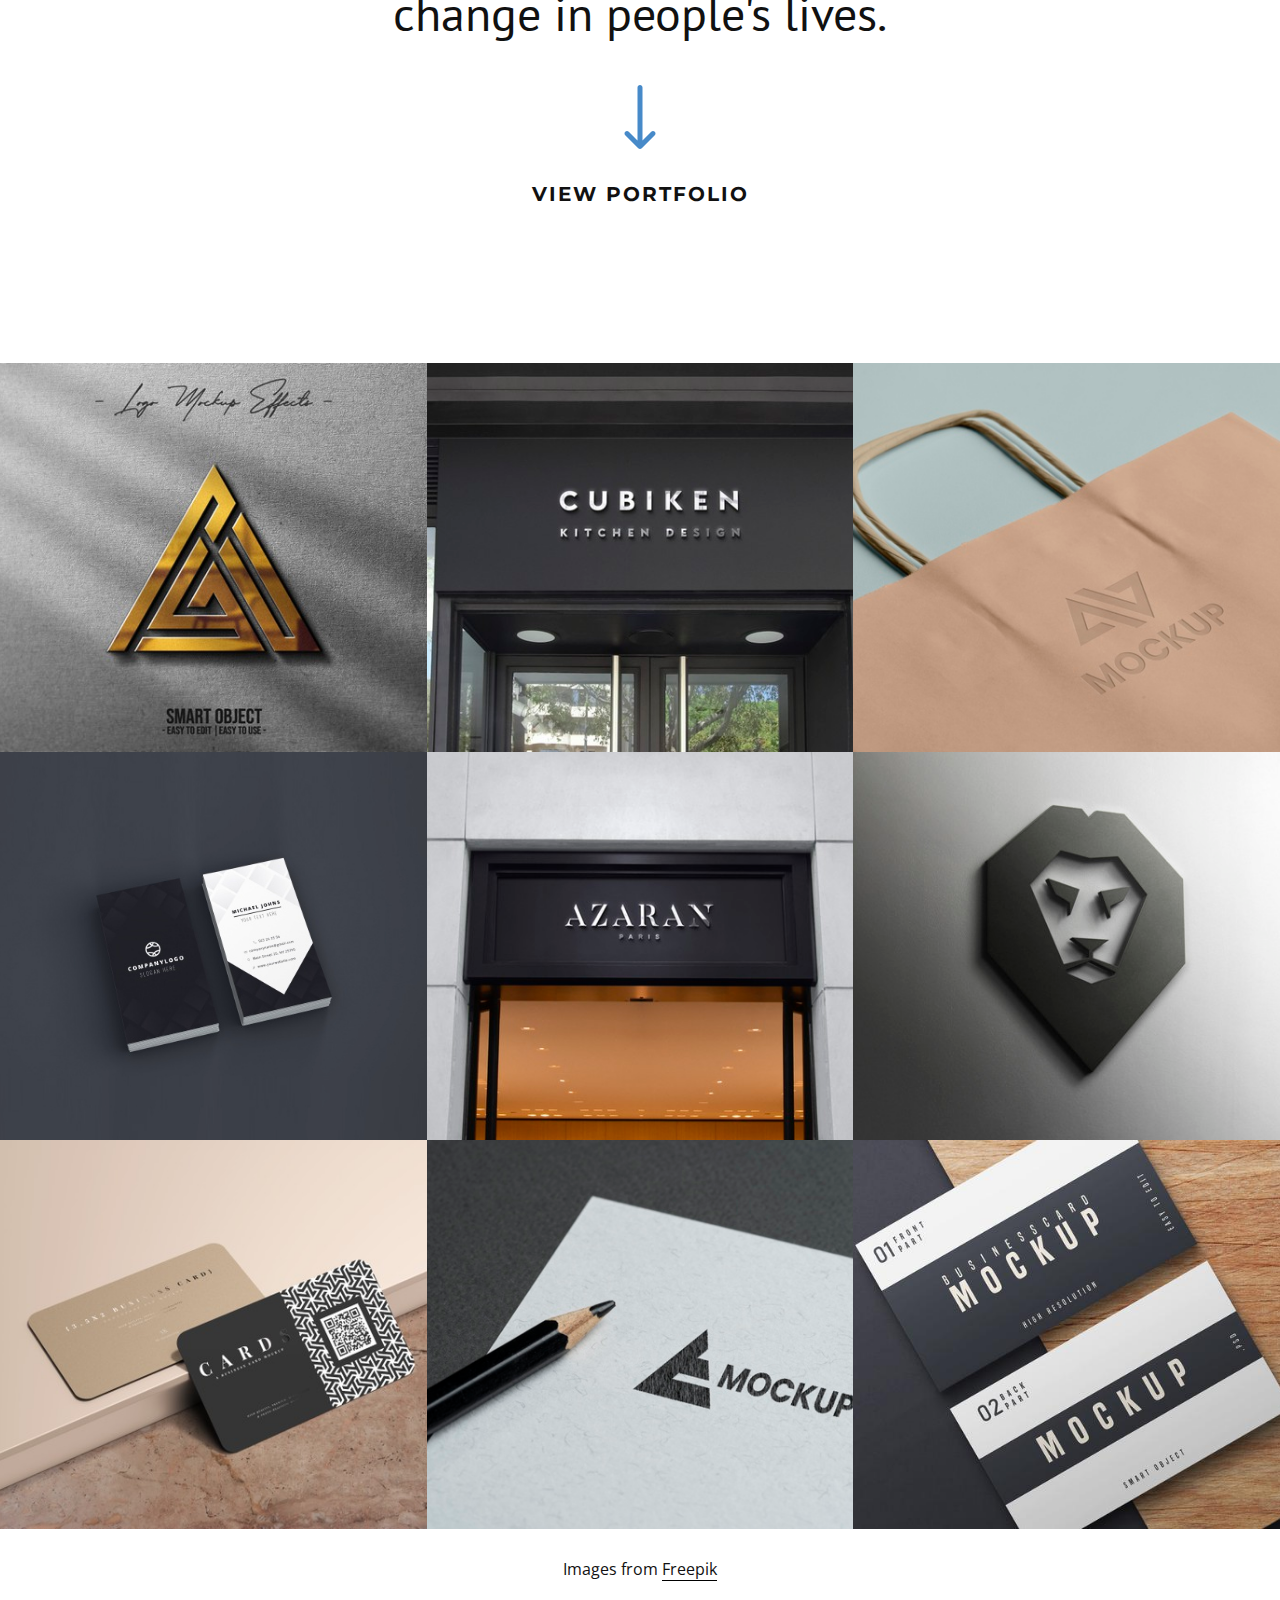
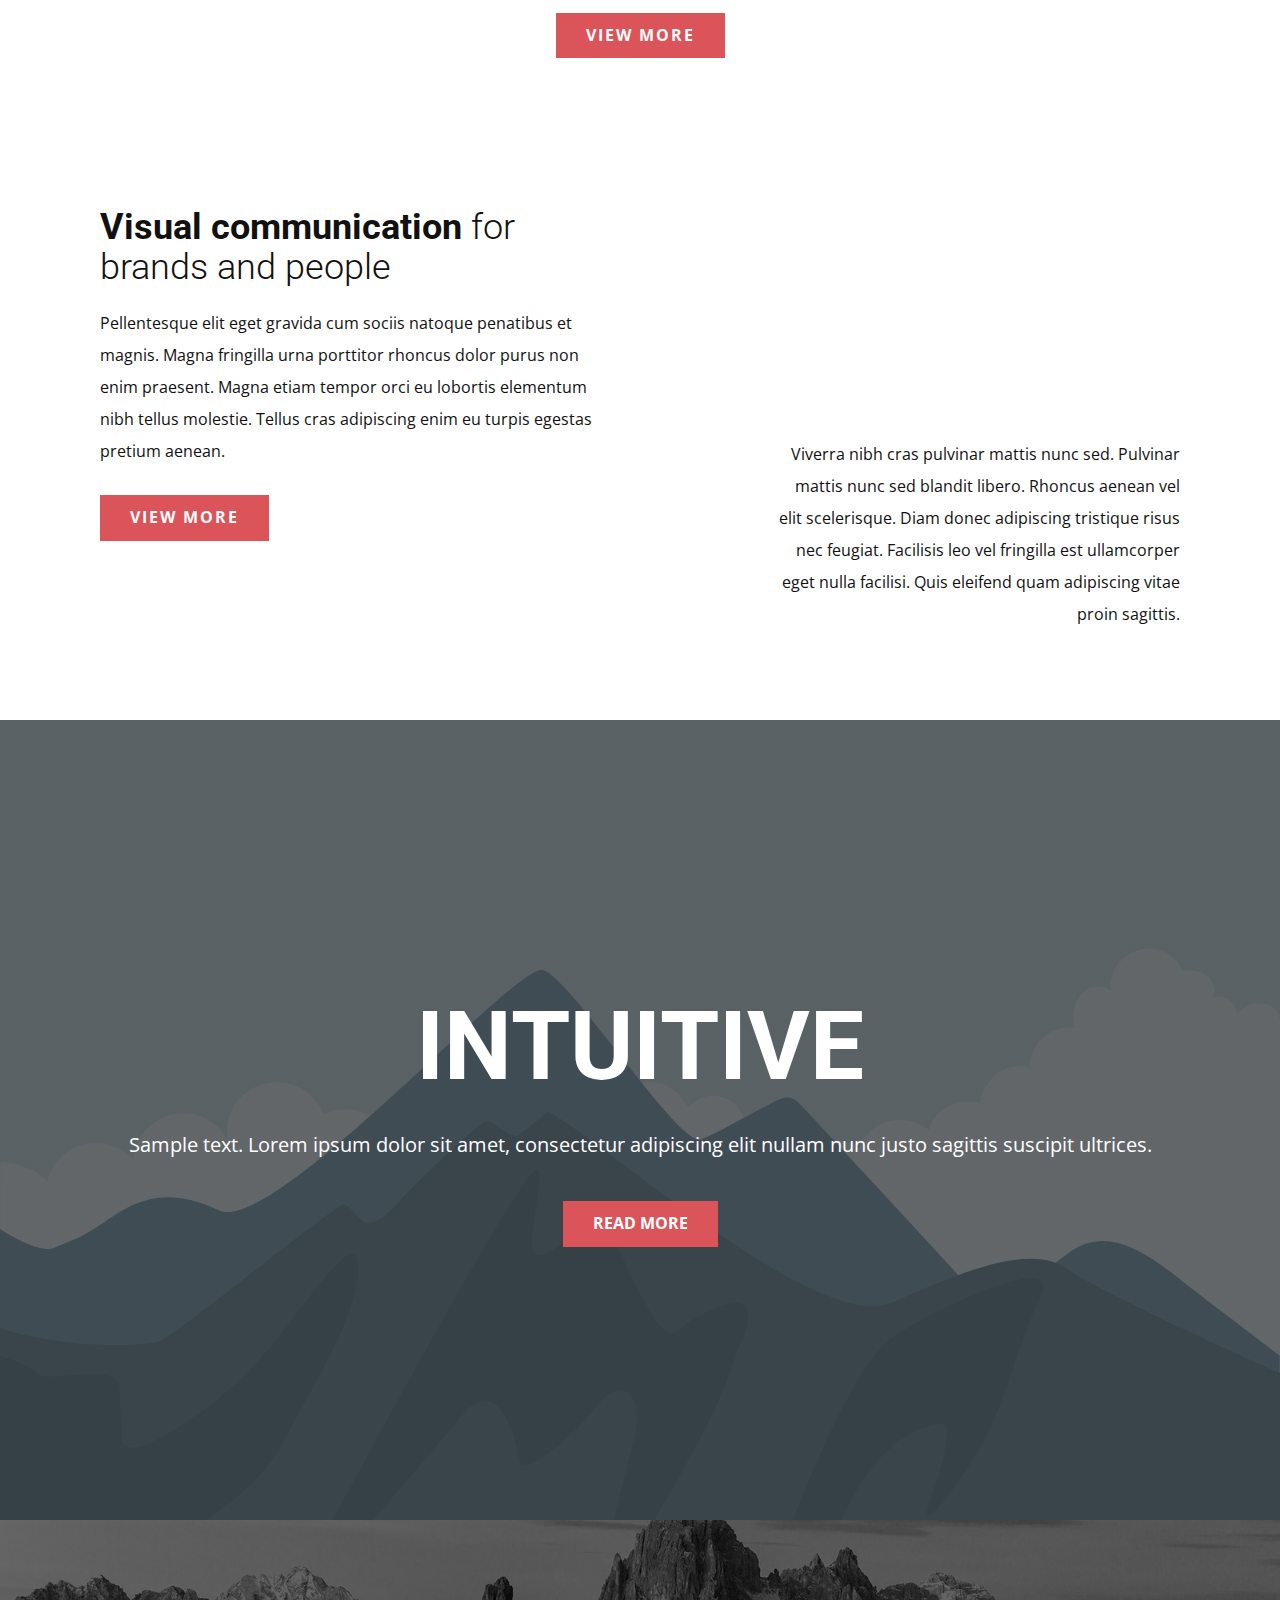
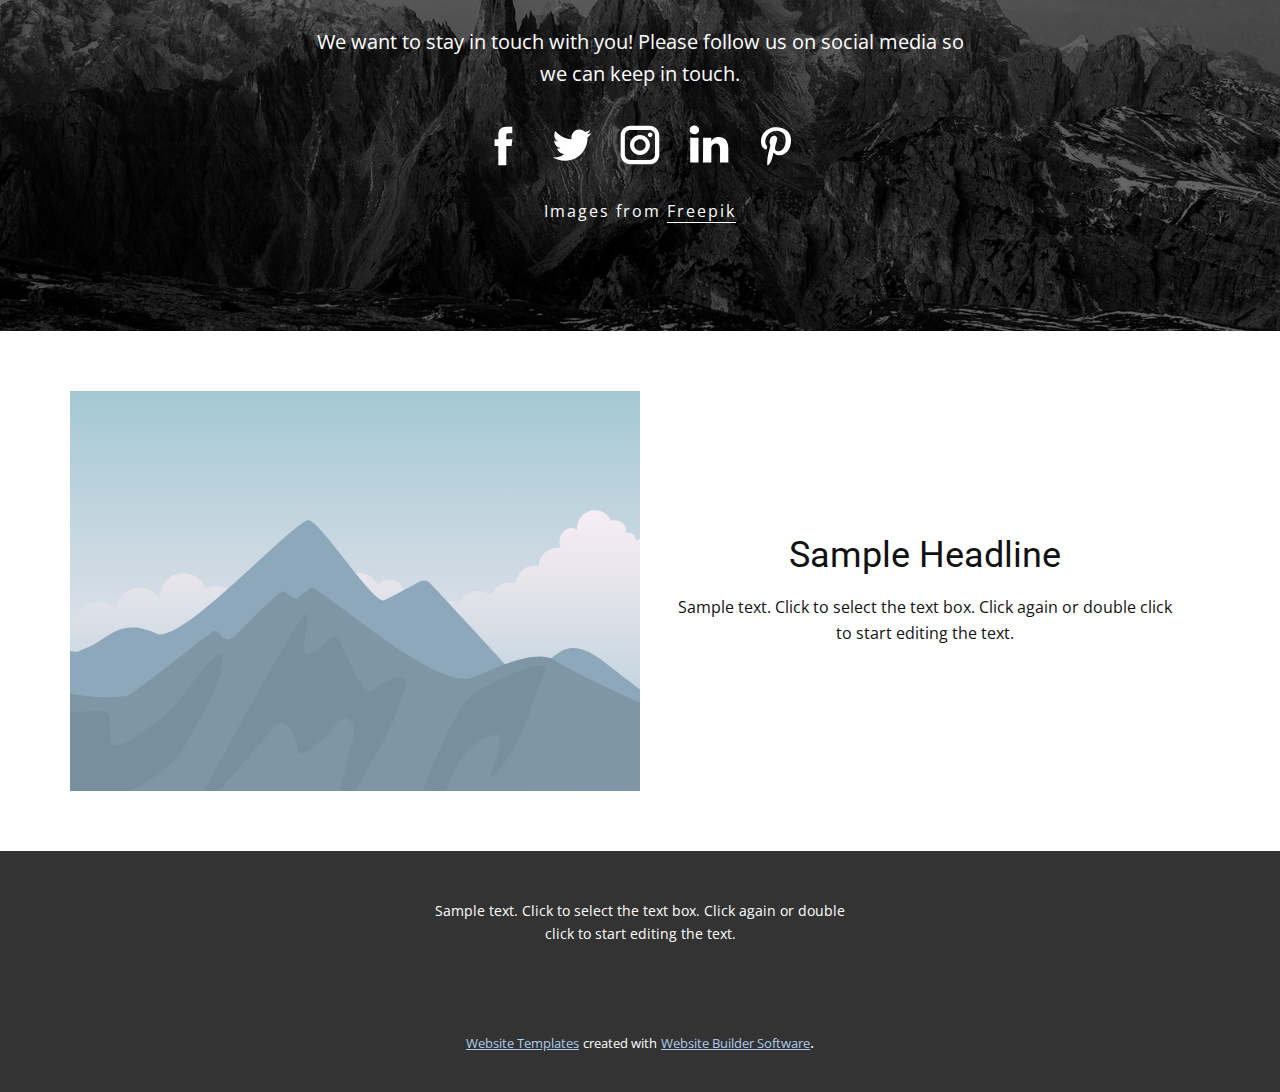
==== commit 854006c6: "first commit" ====
--- a/Home.html
+++ b/Home.html
@@ -68,14 +68,15 @@
         </nav>
       </div></header>
     <section class="u-align-center u-clearfix u-section-1" id="carousel_e24e">
-      <div class="u-expanded-width u-grey-5 u-shape u-shape-rectangle u-shape-1"></div>
-      <div alt="" class="u-border-8 u-border-white u-image u-image-circle u-image-1"></div>
-      <h2 class="u-text u-text-1">Creative <b>Portfolio</b>
-      </h2>
-      <p class="u-text u-text-2">Duis aute irure dolor in reprehenderit in voluptate velit esse cillum dolore eu fugiat nulla pariatur. Excepteur sint occaecat cupidatat non proident, sunt in culpa qui officia deserunt mollit anim id est laborum.</p>
-      <p class="u-text u-text-3">Images from <a href="https://www.freepik.com/psd/logo" class="u-border-1 u-border-black u-btn u-button-link u-button-style u-none u-text-body-color u-btn-1" target="_blank">Freepik</a>
-      </p>
-      <a href="https://nicepage.com/website-templates" class="u-active-none u-border-2 u-border-black u-btn u-btn-rectangle u-button-style u-hover-none u-none u-btn-2">read more</a>
+      <div class="u-clearfix u-sheet u-sheet-1">
+        <div class="u-grey-5 u-shape u-shape-rectangle u-shape-1"></div>
+        <div alt="" class="u-border-8 u-border-white u-image u-image-circle u-image-1" data-image-width="1600" data-image-height="900"></div>
+        <h2 class="u-text u-text-1">Talha Shahid</h2>
+        <p class="u-text u-text-2">Hello my name is talha and this is my website</p>
+        <p class="u-text u-text-3">Images from <a href="https://www.freepik.com/psd/logo" class="u-border-1 u-border-black u-btn u-button-link u-button-style u-none u-text-body-color u-btn-1" target="_blank">Freepik</a>
+        </p>
+        <a href="https://nicepage.com/website-templates" class="u-active-none u-border-2 u-border-black u-btn u-btn-rectangle u-button-style u-hover-none u-none u-btn-2">read more</a>
+      </div>
     </section>
     <section class="u-clearfix u-grey-10 u-valign-top-lg u-valign-top-xl u-section-2" id="carousel_ad88">
       <div class="u-expanded-width u-shape u-shape-rectangle u-white u-shape-1"></div>
@@ -299,7 +300,7 @@
               <div class="u-align-center u-container-style u-layout-cell u-size-30 u-layout-cell-2">
                 <div class="u-container-layout u-valign-middle u-container-layout-2">
                   <h2 class="u-text u-text-default u-text-1">Sample Headline</h2>
-                  <p class="u-text u-text-default u-text-2">Sample text. Click to select the text box. Click again or double click to start editing the text.</p>
+                  <p class="u-text u-text-2">Sample text. Click to select the text box. Click again or double click to start editing the text.</p>
                 </div>
               </div>
             </div>
--- a/Home.css
+++ b/Home.css
@@ -1,20 +1,20 @@
-.u-section-1 {
-  min-height: 806px;
+.u-section-1 .u-sheet-1 {
+  min-height: 1212px;
 }
 
 .u-section-1 .u-shape-1 {
   height: 403px;
-  margin-top: 0;
-  margin-bottom: 0;
   background-image: none;
+  width: 1300px;
+  margin: -81px -145px 0 auto;
 }
 
 .u-section-1 .u-image-1 {
   width: 422px;
   height: 422px;
-  background-image: url("images/ewrrr-min.jpg");
+  background-image: url("images/WIN_20210717_16_59_31_Pro.jpg");
   background-position: 50% 50%;
-  margin: -343px auto 0;
+  margin: -262px auto 0;
 }
 
 .u-section-1 .u-text-1 {
@@ -51,7 +51,24 @@
   padding: 0;
 }
 
+@media (max-width: 1199px) {
+  .u-section-1 .u-shape-1 {
+    width: 940px;
+    margin-right: 0;
+  }
+}
+
+@media (max-width: 991px) {
+  .u-section-1 .u-shape-1 {
+    width: 720px;
+  }
+}
+
 @media (max-width: 767px) {
+  .u-section-1 .u-shape-1 {
+    width: 540px;
+  }
+
   .u-section-1 .u-text-1 {
     width: 540px;
   }
@@ -59,15 +76,20 @@
   .u-section-1 .u-text-2 {
     width: 540px;
   }
+
+  .u-section-1 .u-btn-2 {
+    margin-bottom: 0;
+  }
 }
 
 @media (max-width: 575px) {
-  .u-section-1 {
-    min-height: 724px;
+  .u-section-1 .u-sheet-1 {
+    min-height: 1130px;
   }
 
   .u-section-1 .u-shape-1 {
     height: 298px;
+    width: 340px;
   }
 
   .u-section-1 .u-image-1 {
@@ -900,12 +922,12 @@
 .u-section-9 .u-layout-wrap-1 {
   margin-top: 60px;
   margin-bottom: 60px;
-  position: relative;
 }
 
 .u-section-9 .u-image-1 {
   min-height: 400px;
   background-image: url("[data-uri]");
+  background-position: 50% 50%;
 }
 
 .u-section-9 .u-container-layout-1 {
@@ -933,6 +955,10 @@
     min-height: 430px;
   }
 
+  .u-section-9 .u-layout-wrap-1 {
+    position: relative;
+  }
+
   .u-section-9 .u-image-1 {
     min-height: 330px;
   }
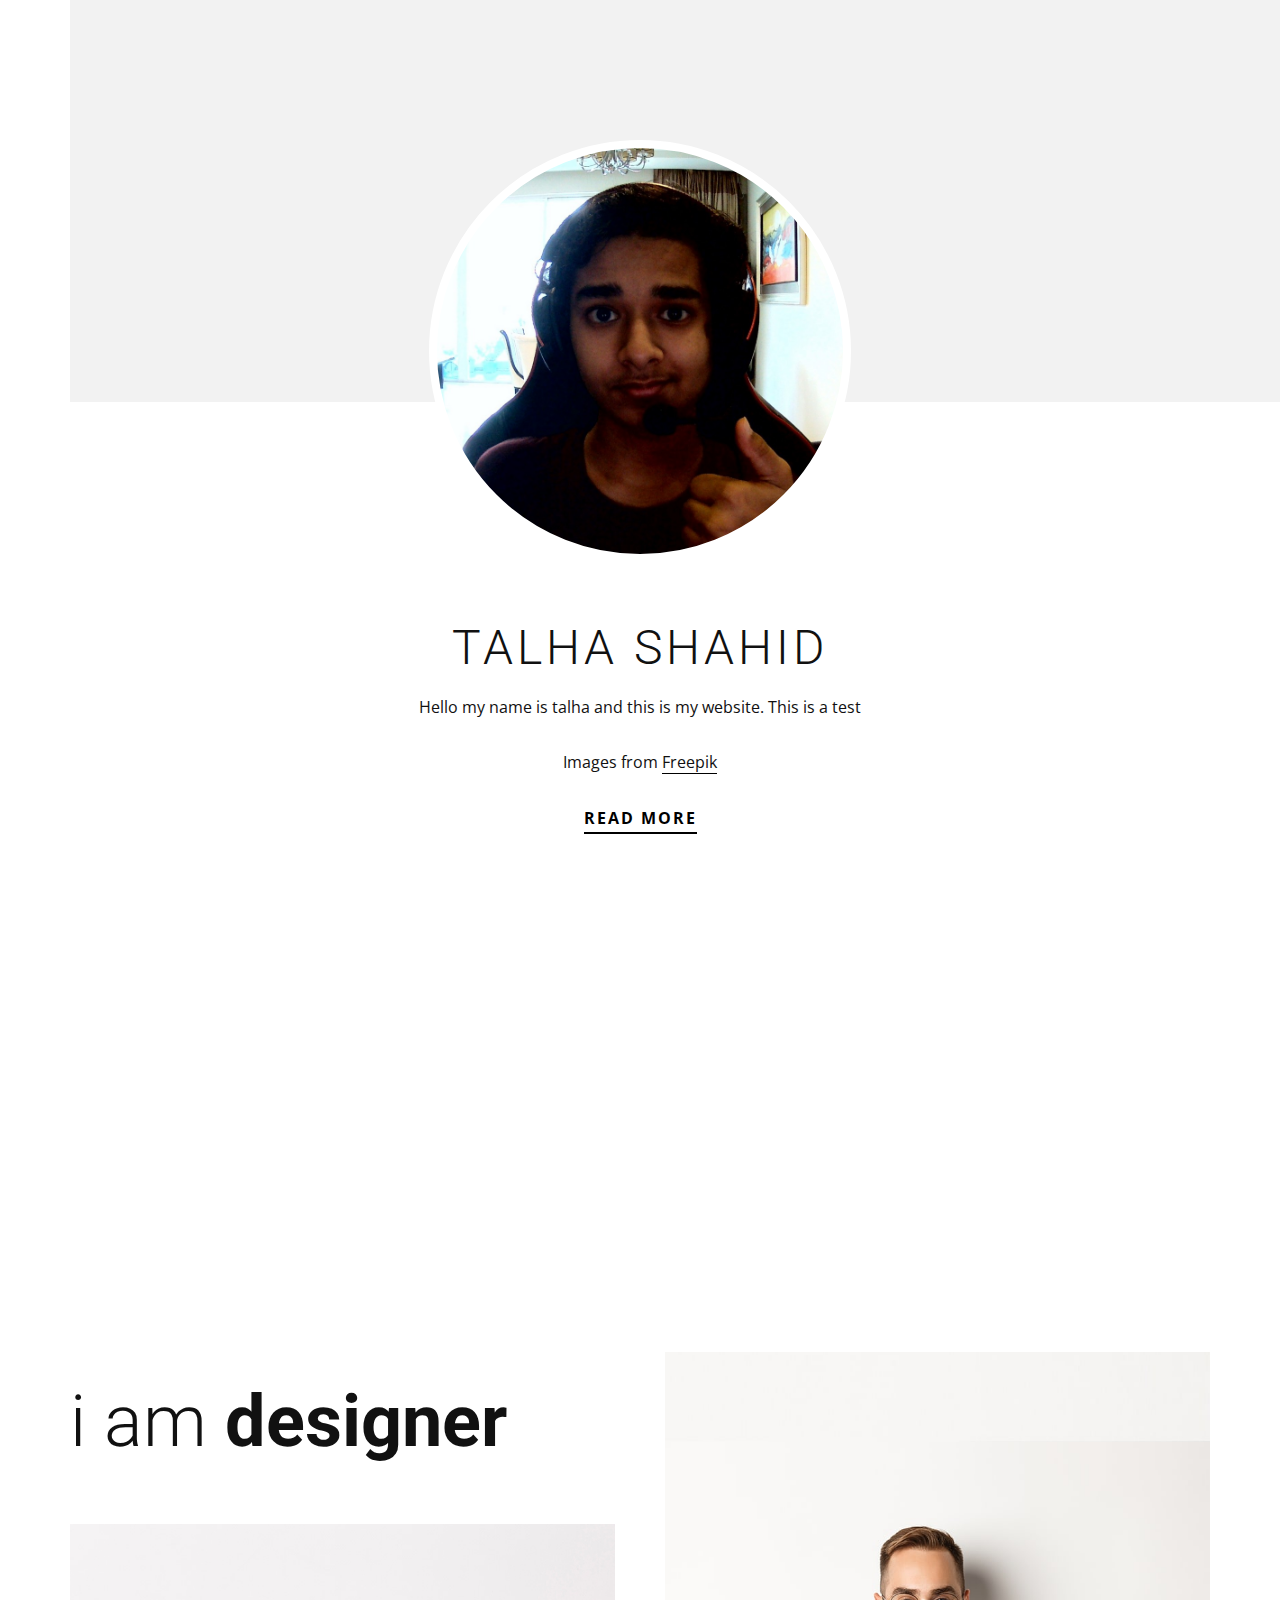
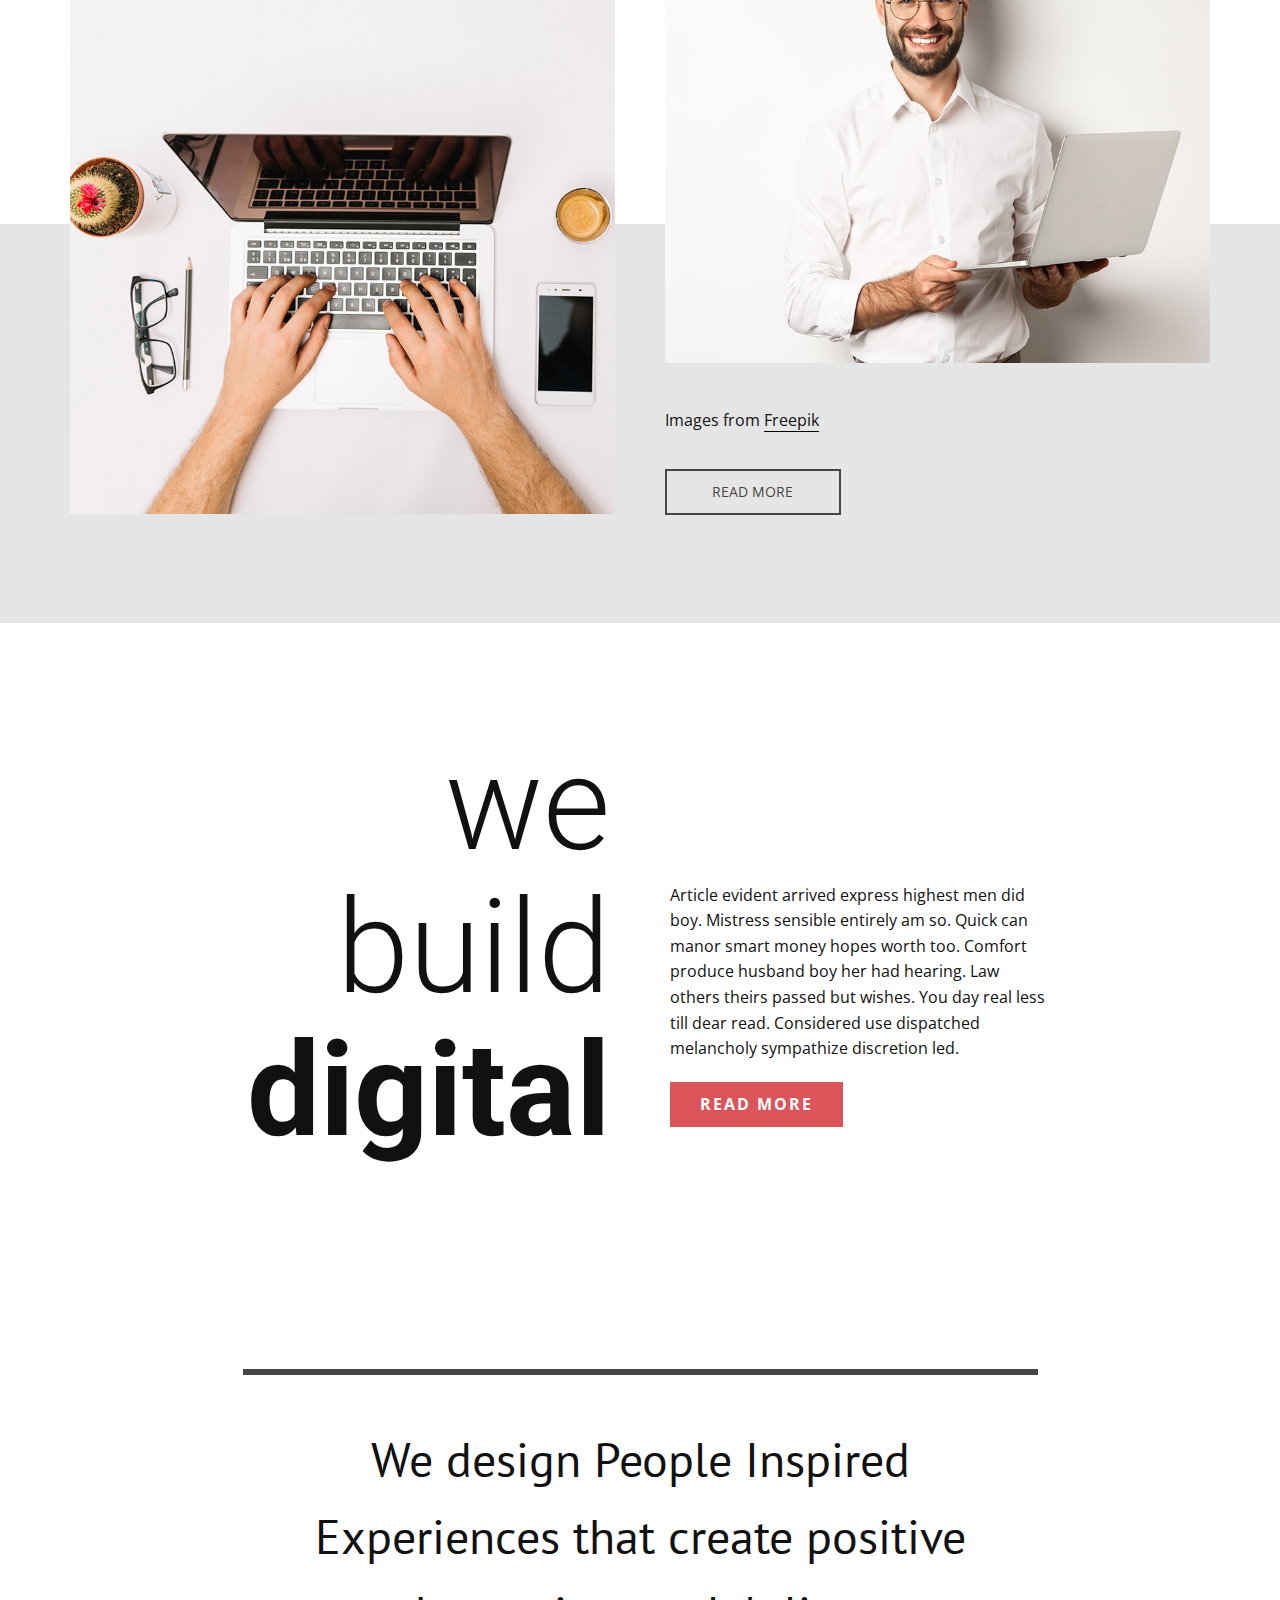
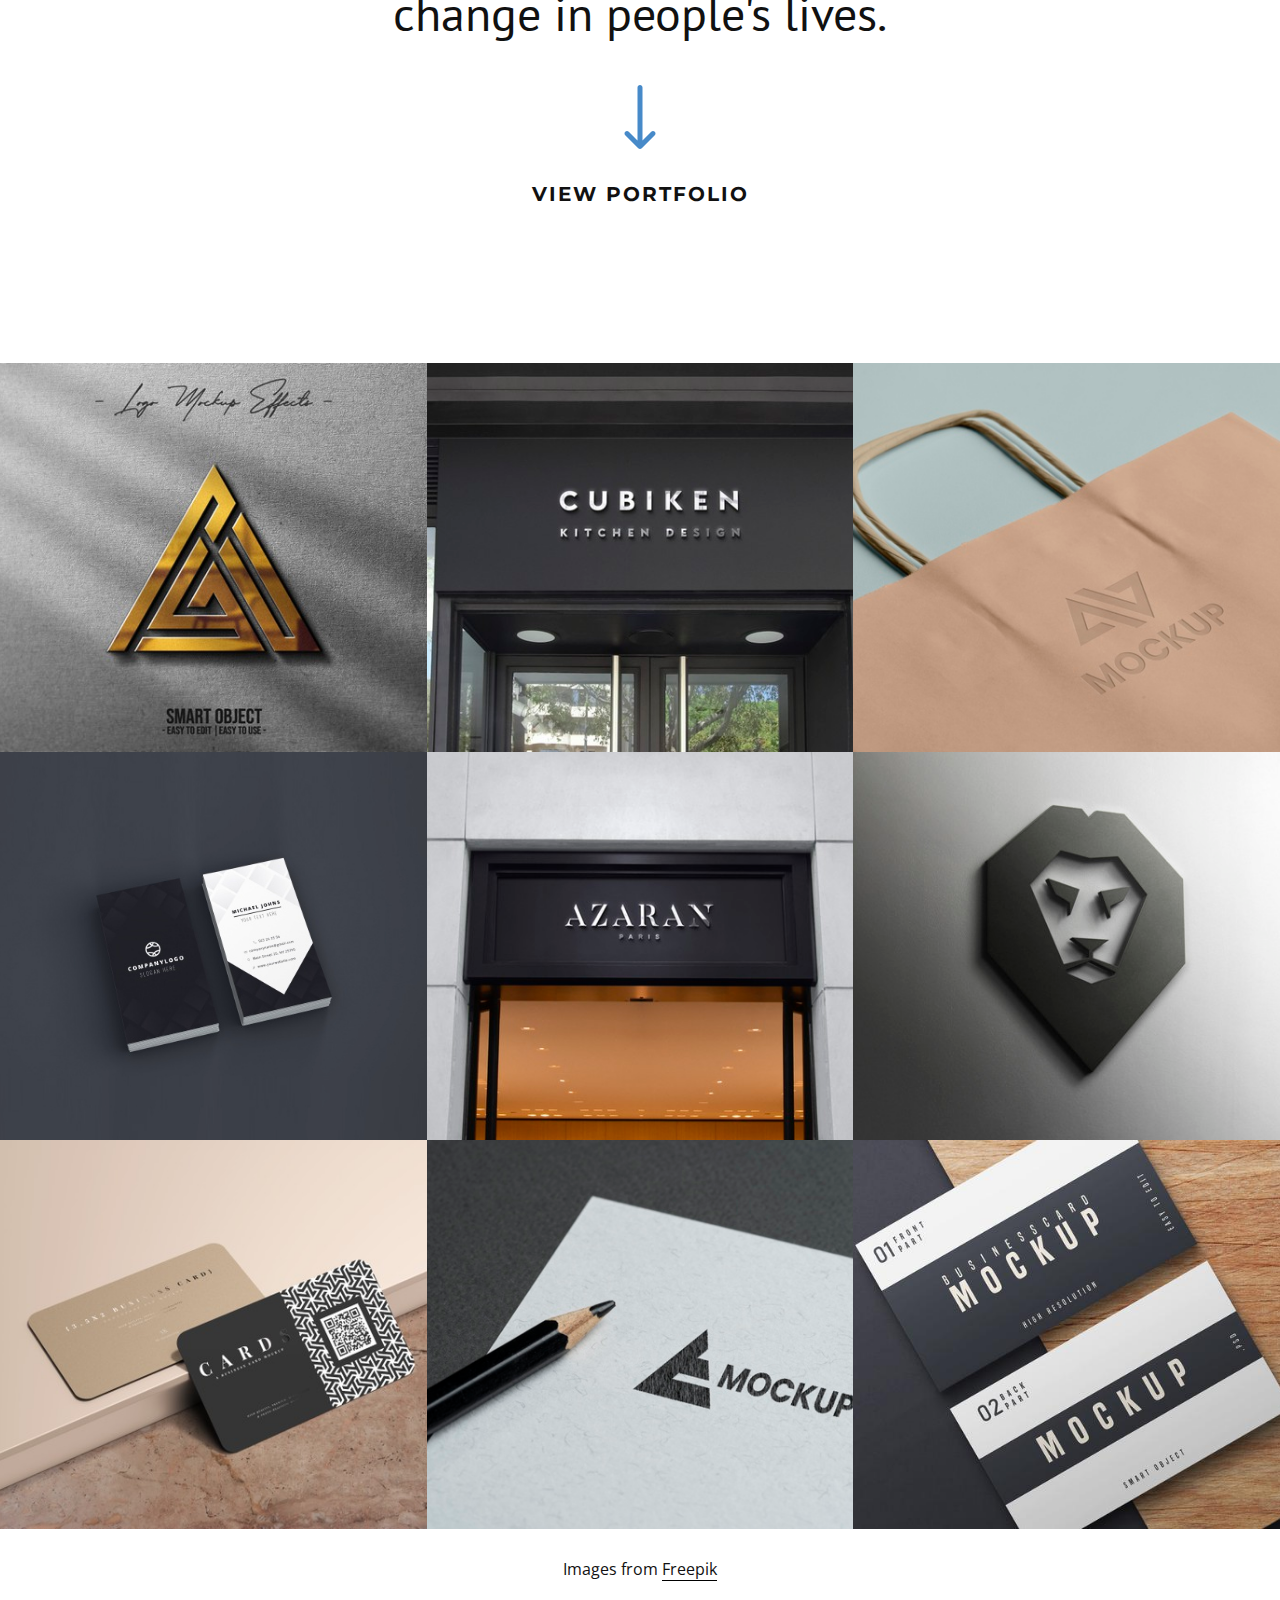
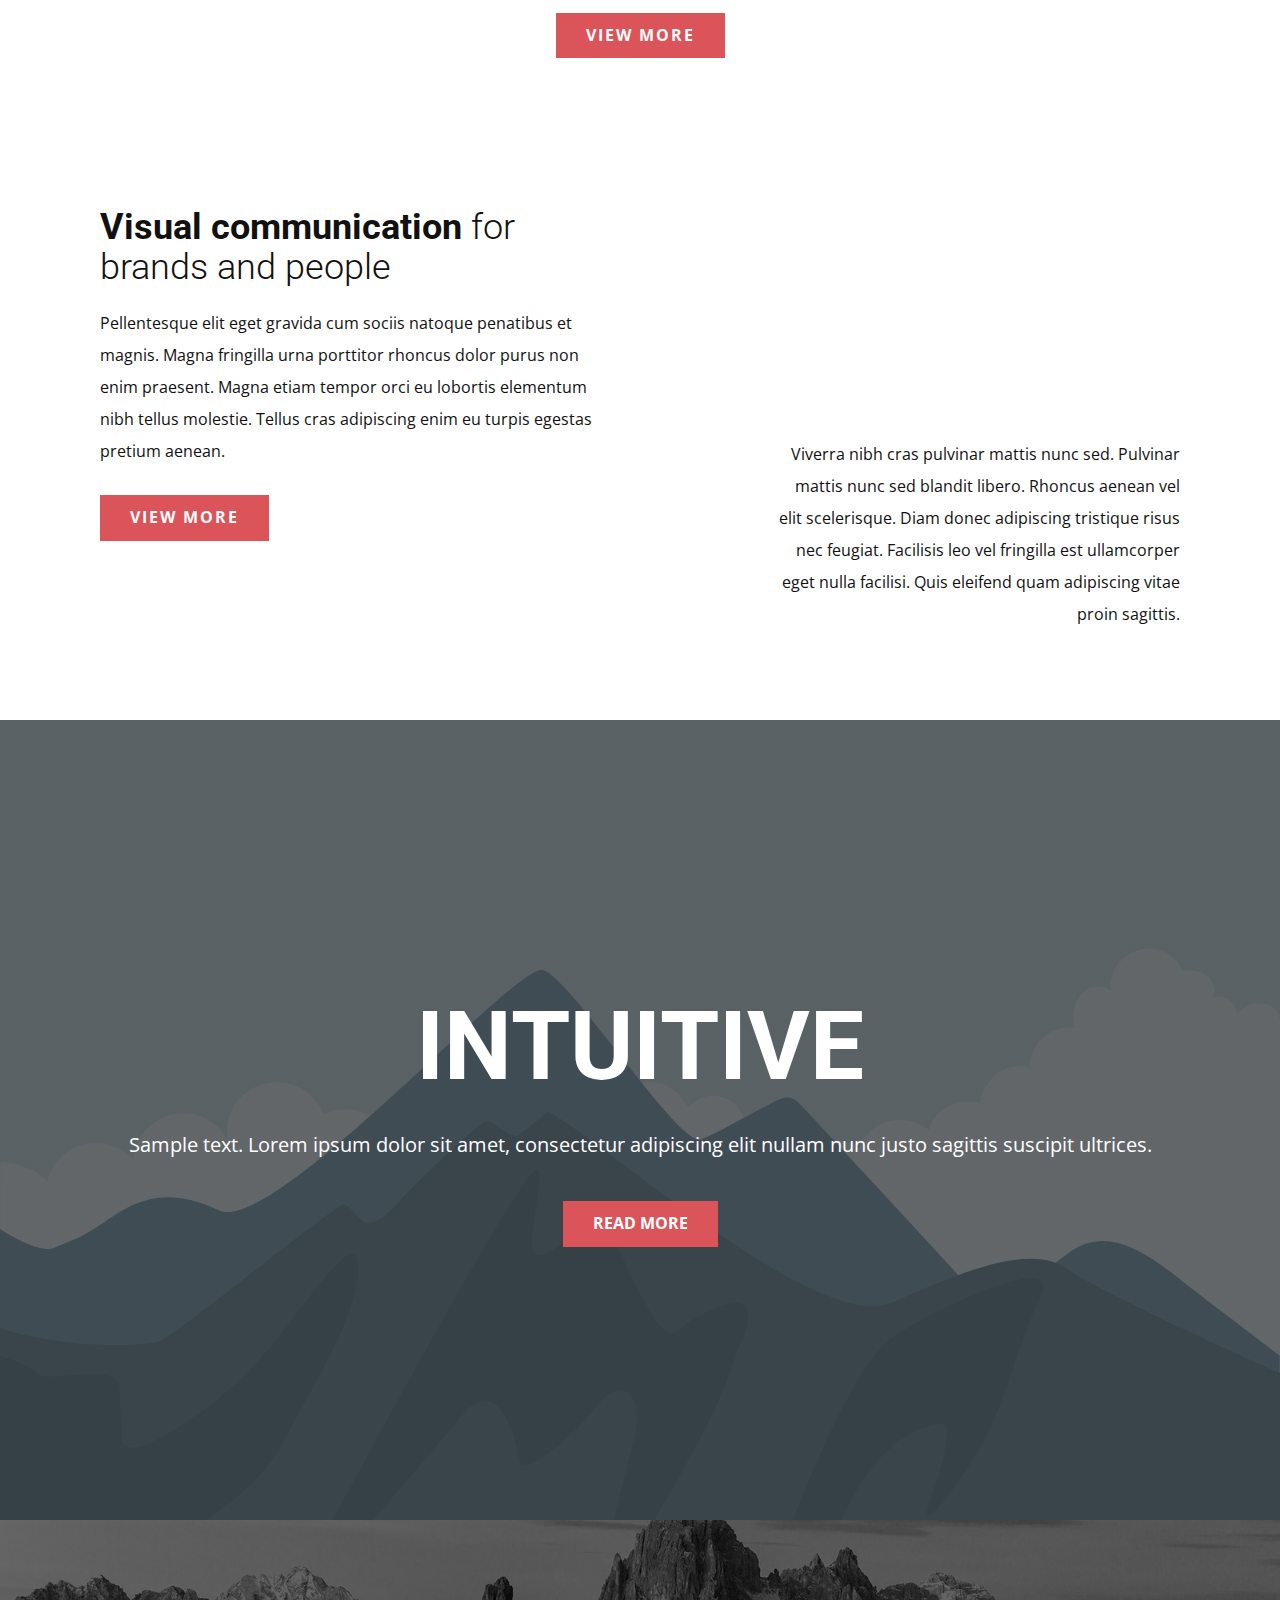
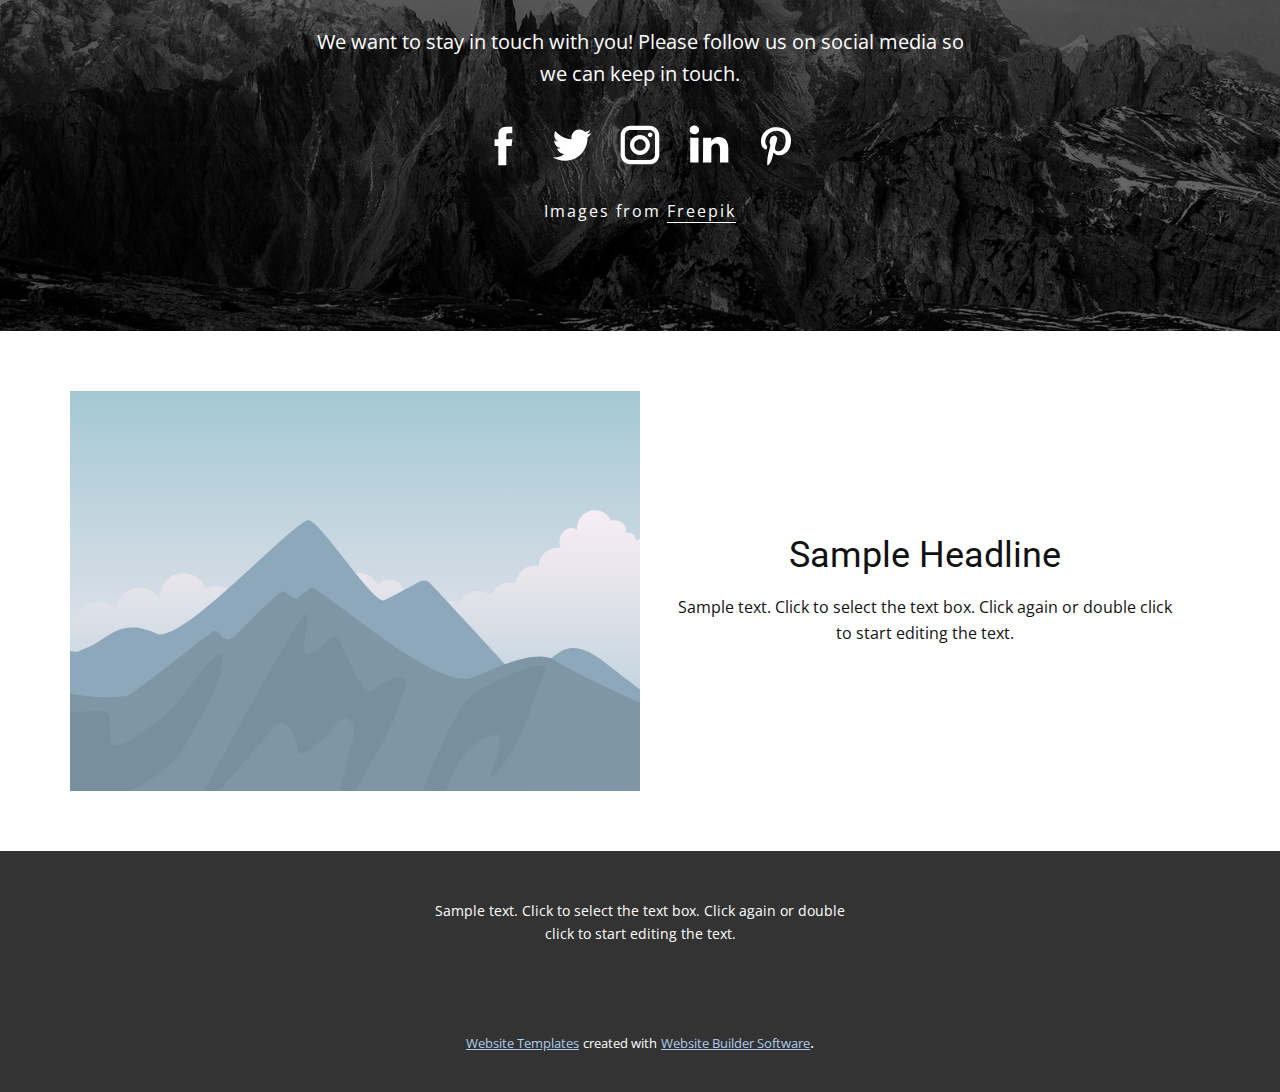
==== commit 886d1c6b: "Commit comment" ====
--- a/Home.html
+++ b/Home.html
@@ -72,7 +72,7 @@
         <div class="u-grey-5 u-shape u-shape-rectangle u-shape-1"></div>
         <div alt="" class="u-border-8 u-border-white u-image u-image-circle u-image-1" data-image-width="1600" data-image-height="900"></div>
         <h2 class="u-text u-text-1">Talha Shahid</h2>
-        <p class="u-text u-text-2">Hello my name is talha and this is my website</p>
+        <p class="u-text u-text-2">Hello my name is talha and this is my website. This is a test</p>
         <p class="u-text u-text-3">Images from <a href="https://www.freepik.com/psd/logo" class="u-border-1 u-border-black u-btn u-button-link u-button-style u-none u-text-body-color u-btn-1" target="_blank">Freepik</a>
         </p>
         <a href="https://nicepage.com/website-templates" class="u-active-none u-border-2 u-border-black u-btn u-btn-rectangle u-button-style u-hover-none u-none u-btn-2">read more</a>
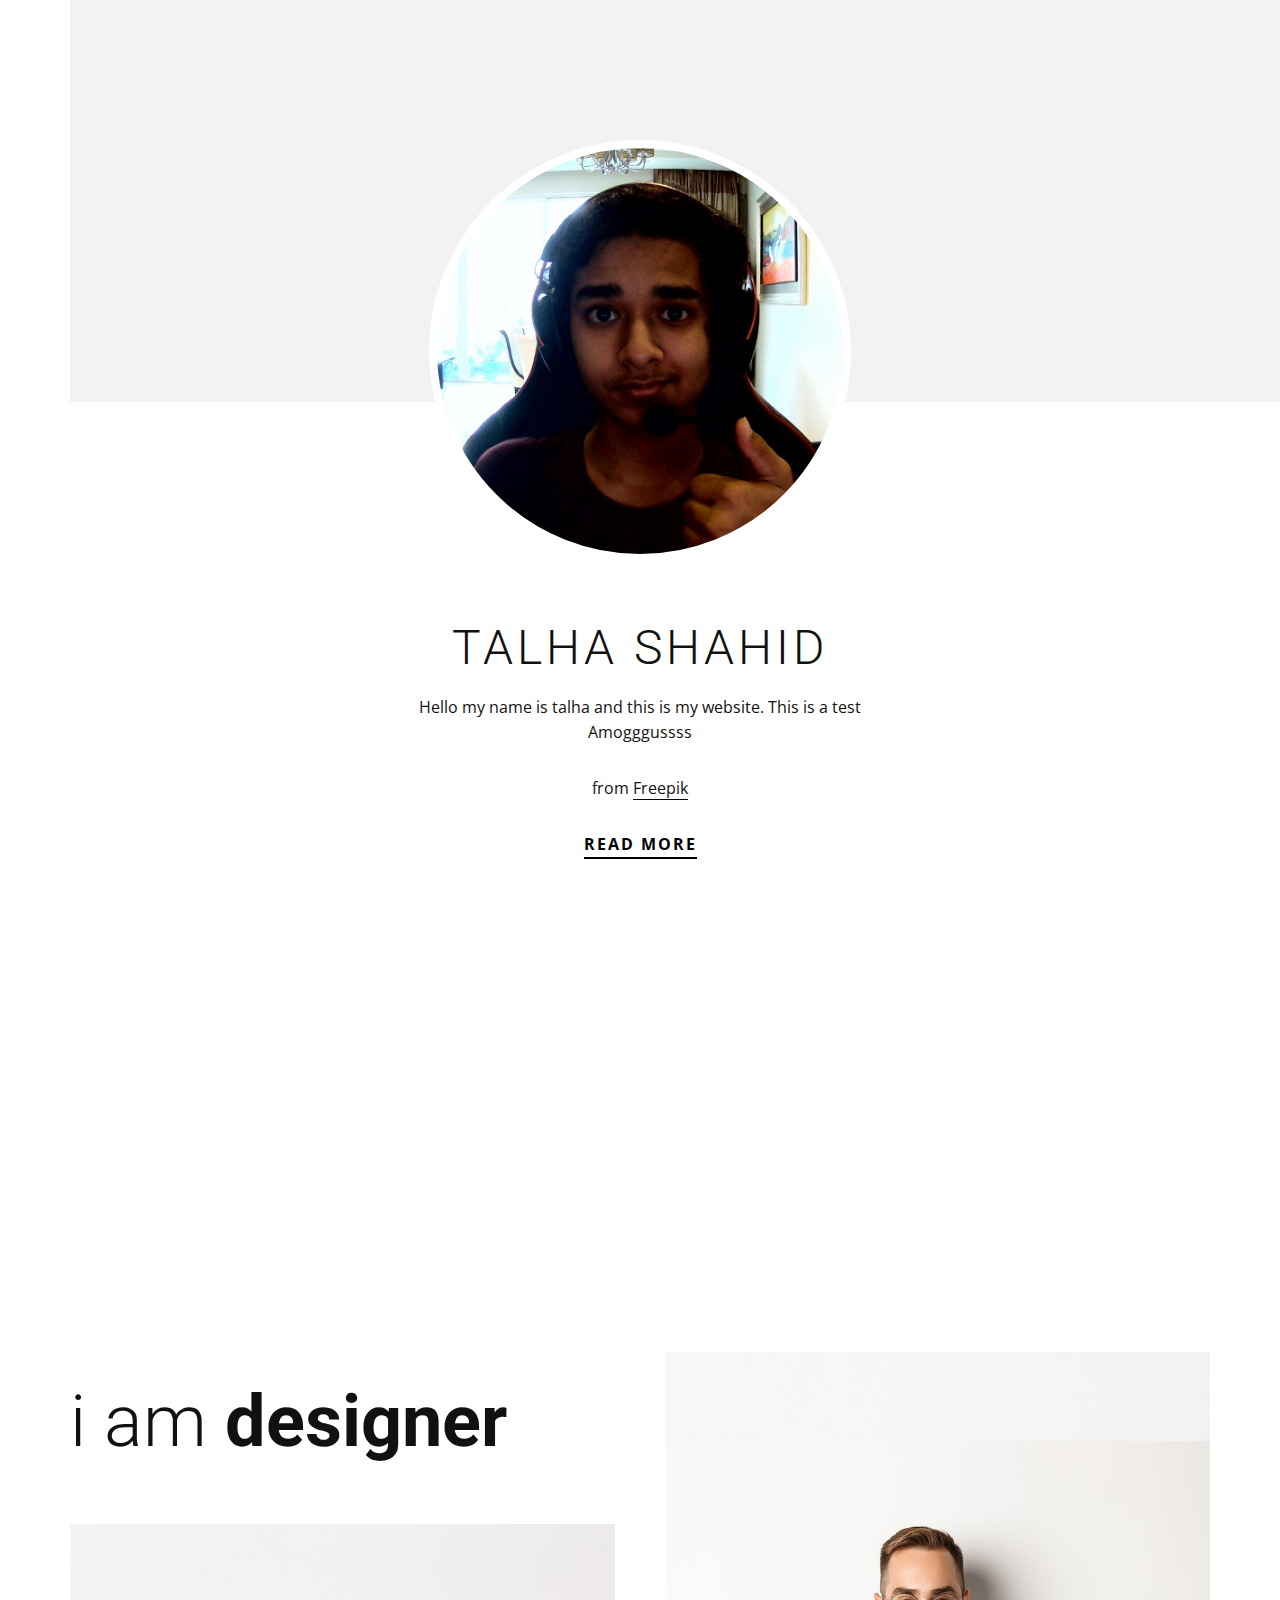
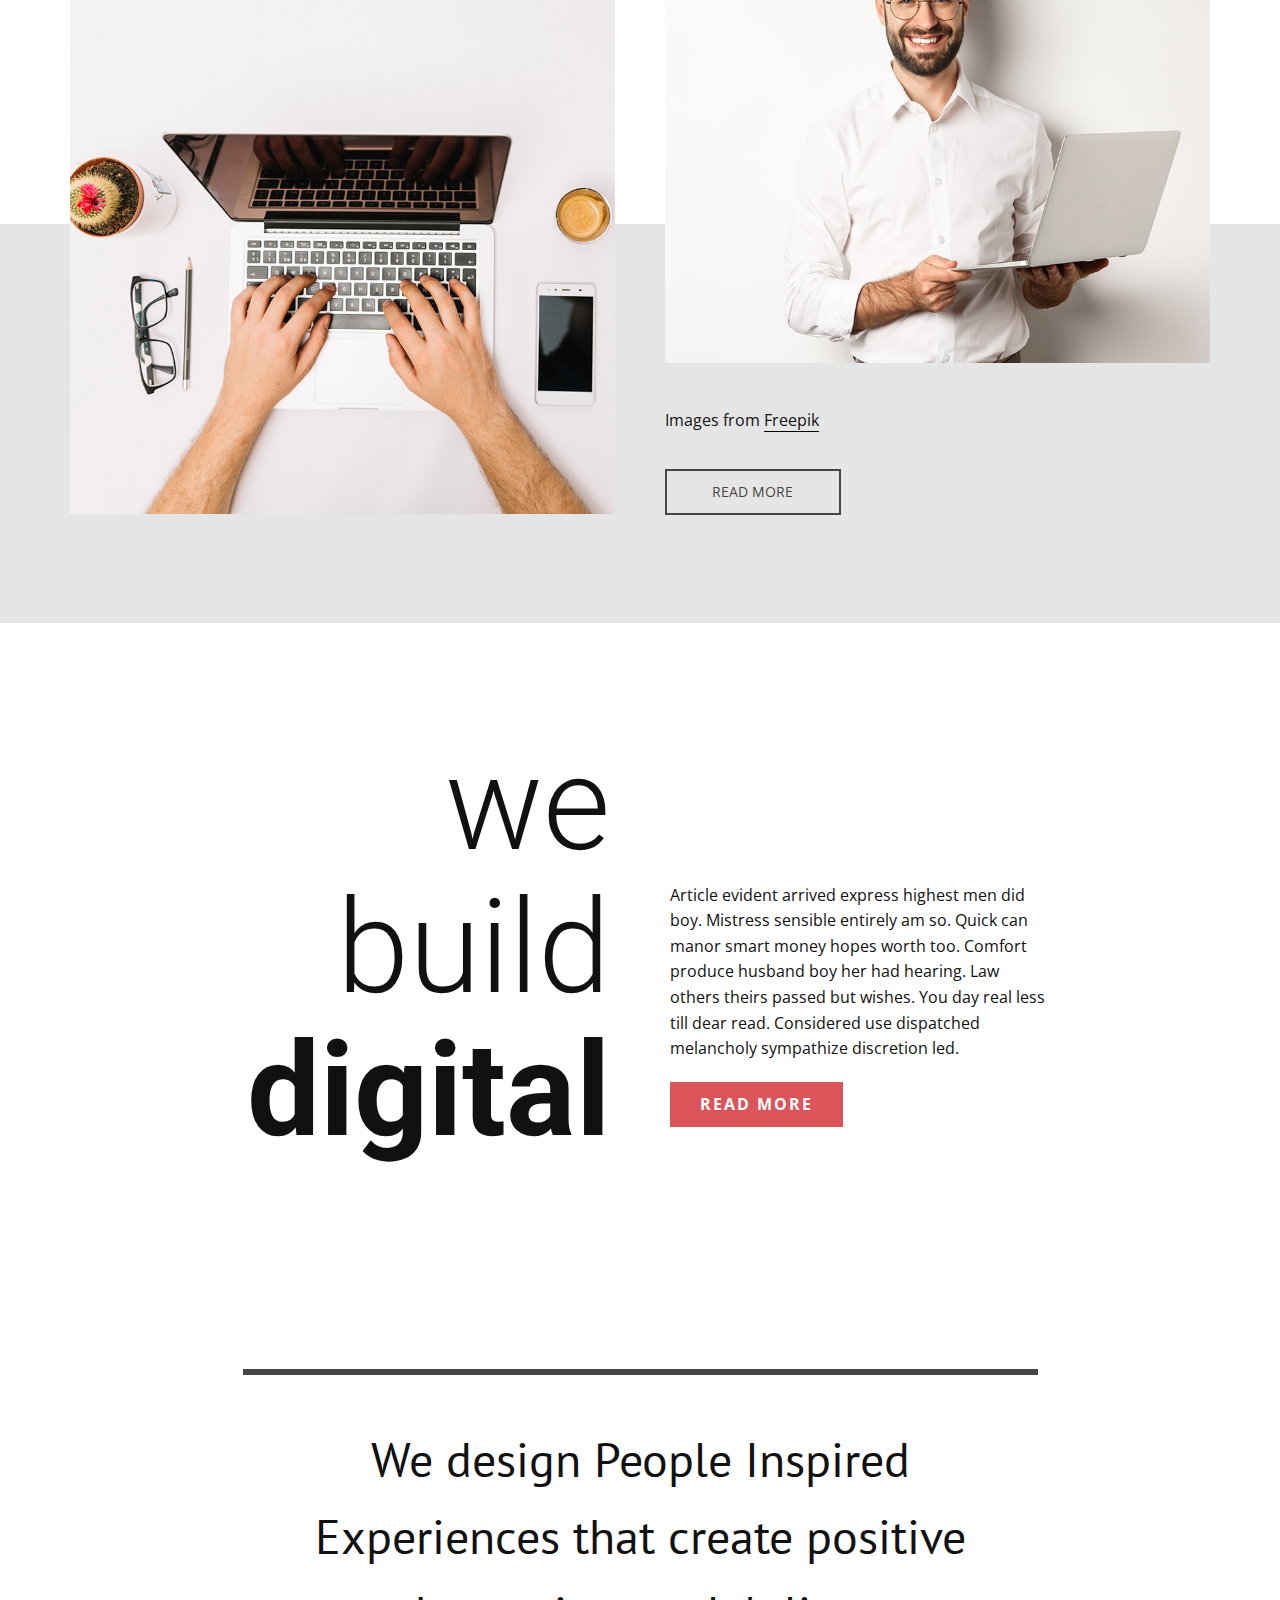
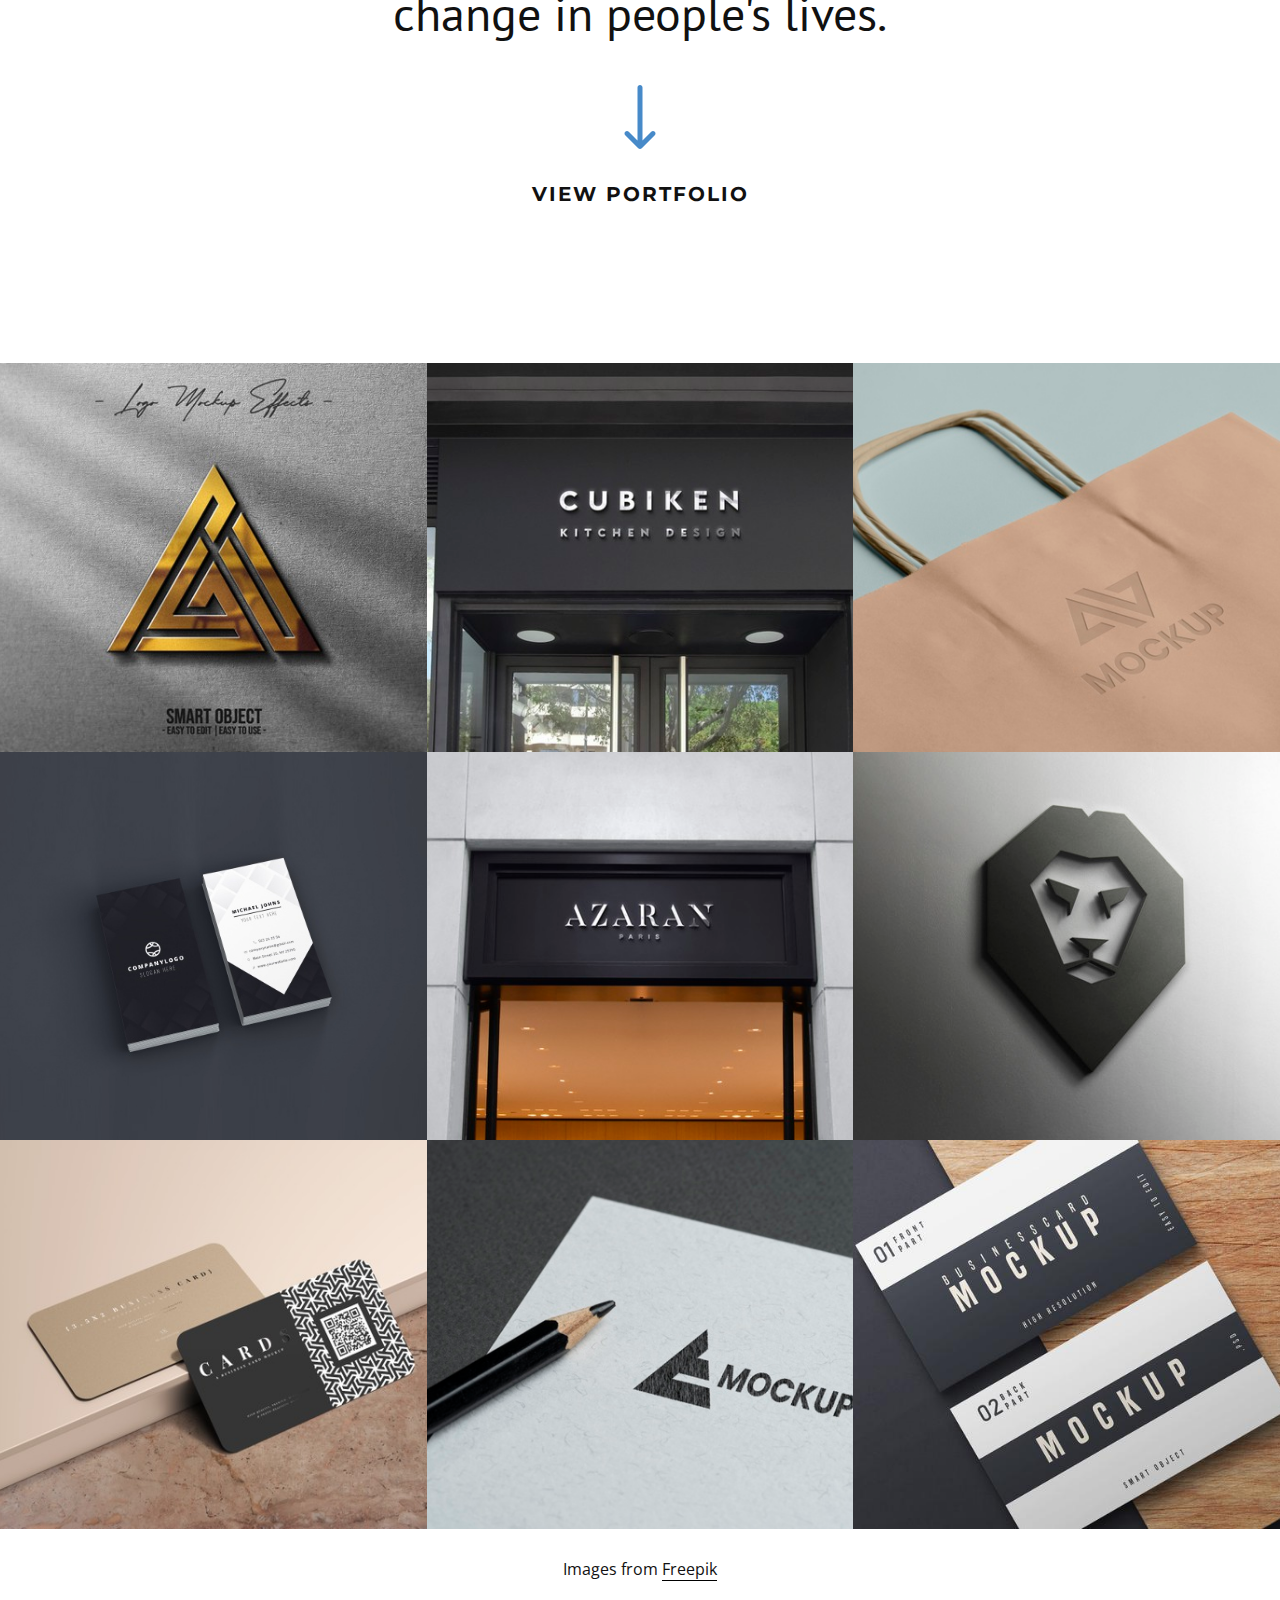
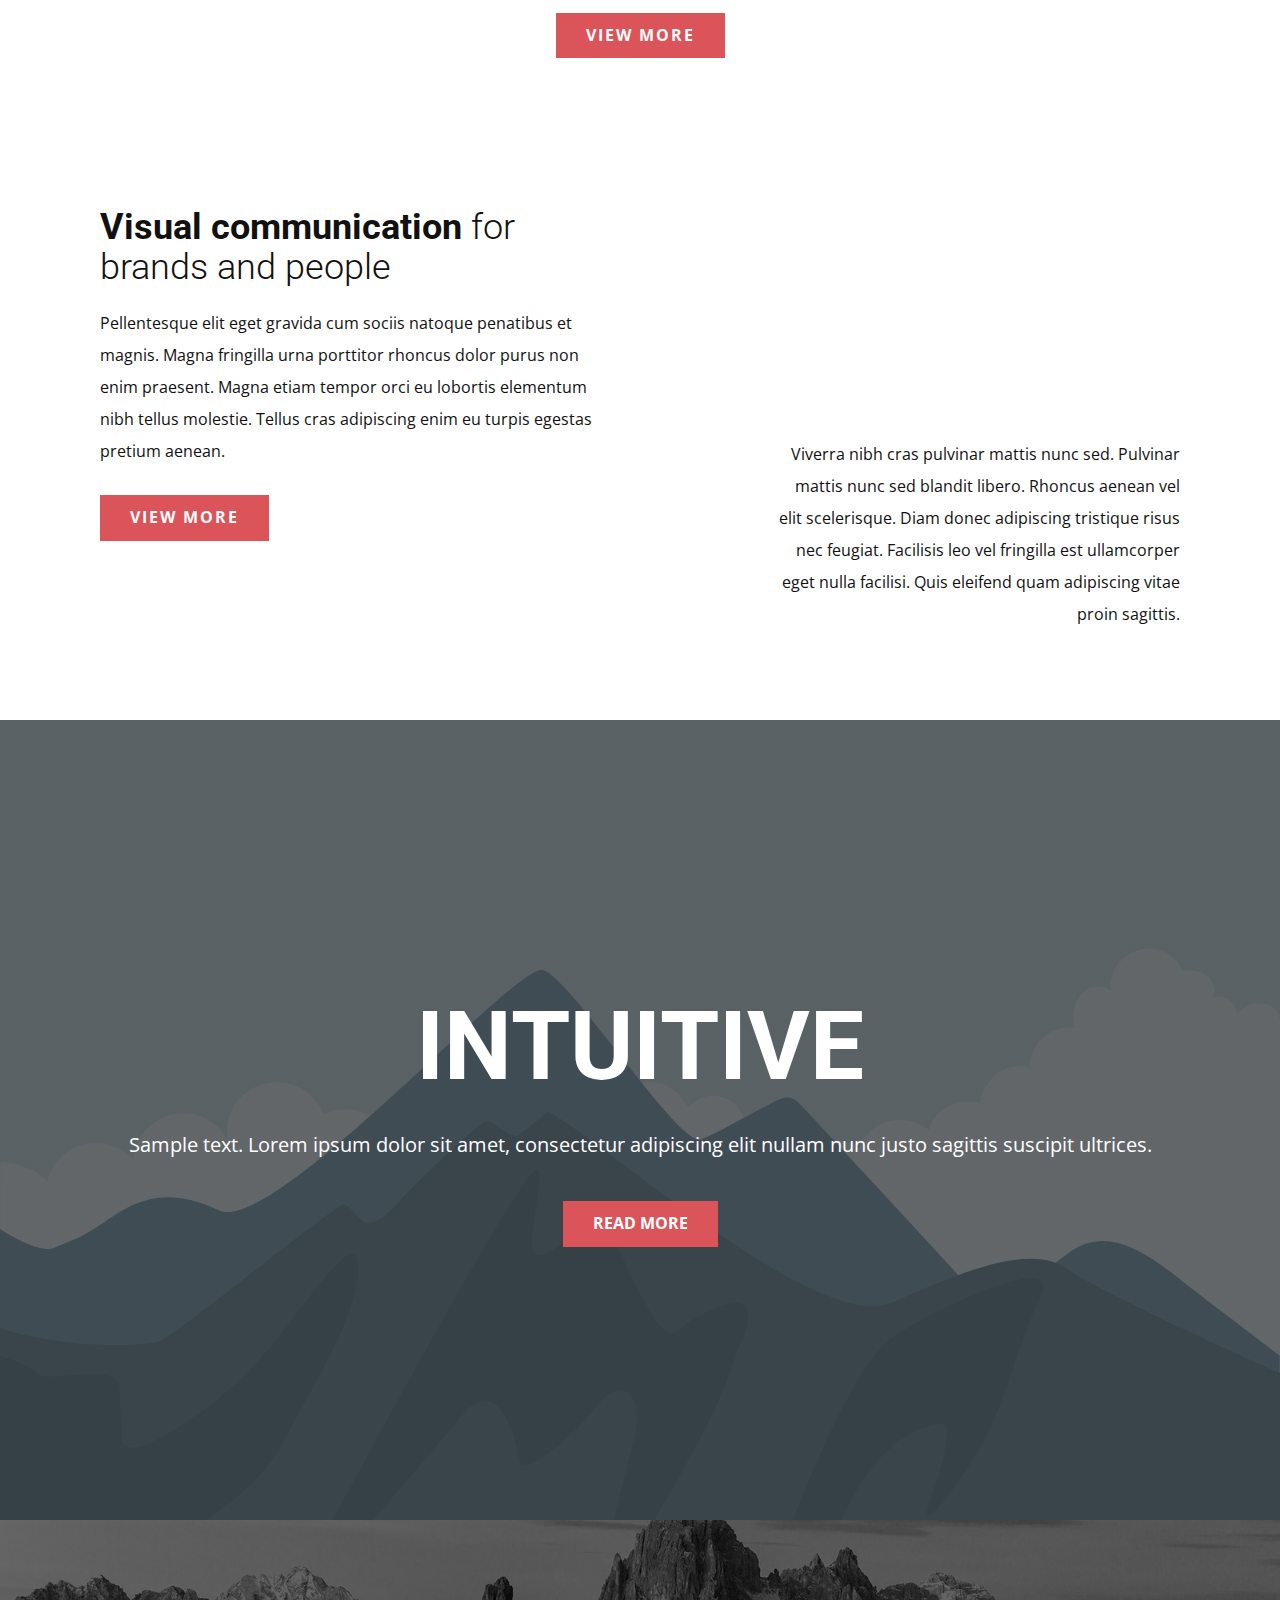
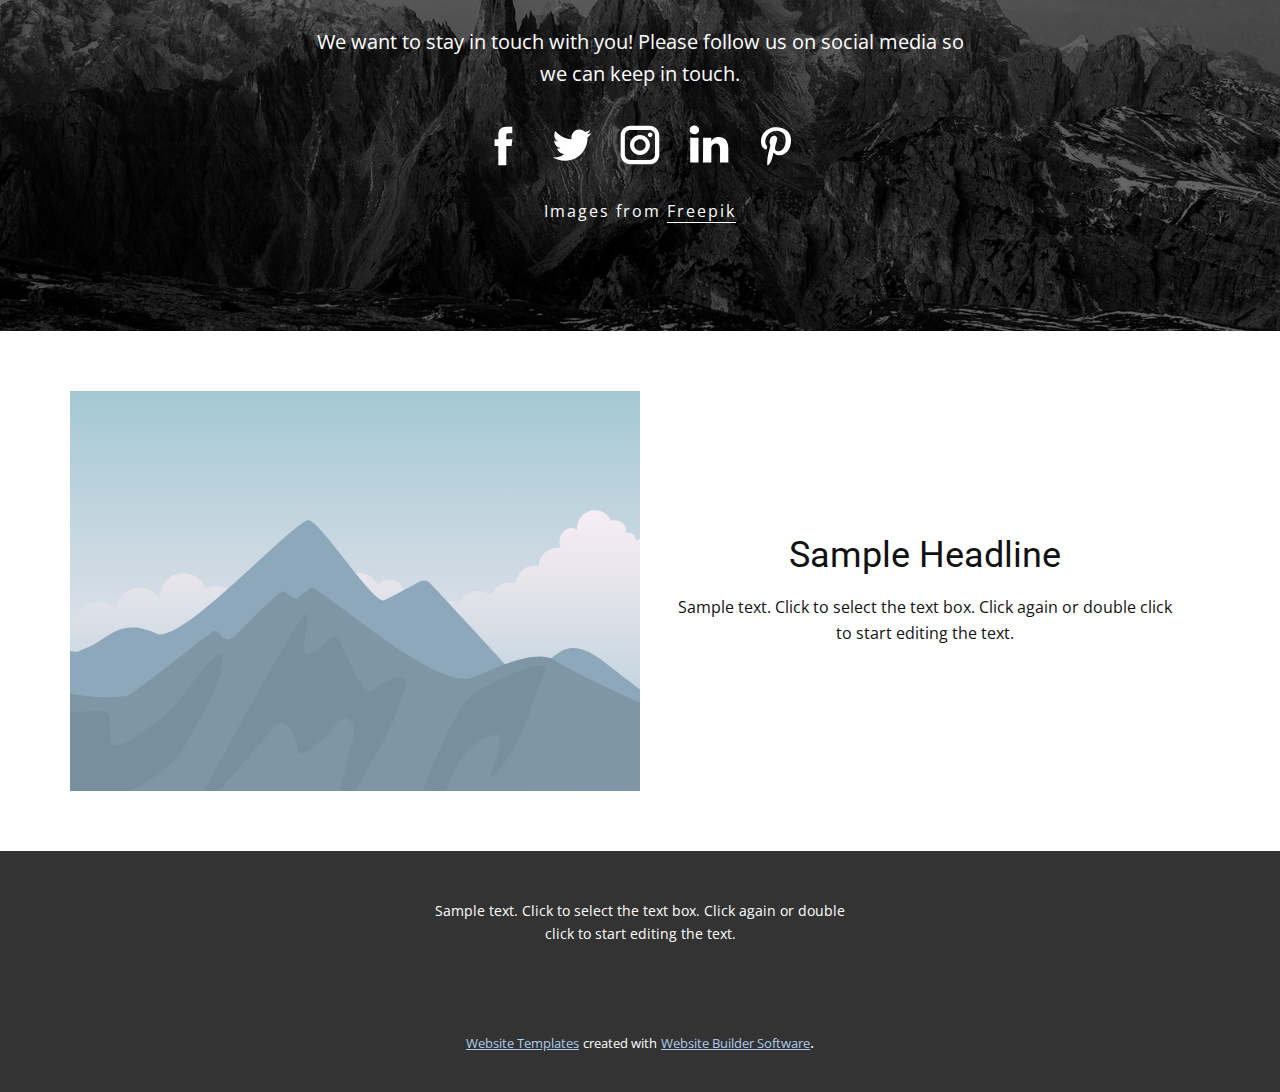
==== commit ae9b14c1: "commiting test" ====
--- a/Home.html
+++ b/Home.html
@@ -72,8 +72,9 @@
         <div class="u-grey-5 u-shape u-shape-rectangle u-shape-1"></div>
         <div alt="" class="u-border-8 u-border-white u-image u-image-circle u-image-1" data-image-width="1600" data-image-height="900"></div>
         <h2 class="u-text u-text-1">Talha Shahid</h2>
-        <p class="u-text u-text-2">Hello my name is talha and this is my website. This is a test</p>
-        <p class="u-text u-text-3">Images from <a href="https://www.freepik.com/psd/logo" class="u-border-1 u-border-black u-btn u-button-link u-button-style u-none u-text-body-color u-btn-1" target="_blank">Freepik</a>
+        <p class="u-text u-text-2">Hello my name is talha and this is my website. This is a test<br>Amogggussss
+        </p>
+        <p class="u-text u-text-3">from <a href="https://www.freepik.com/psd/logo" class="u-border-1 u-border-black u-btn u-button-link u-button-style u-none u-text-body-color u-btn-1" target="_blank">Freepik</a>
         </p>
         <a href="https://nicepage.com/website-templates" class="u-active-none u-border-2 u-border-black u-btn u-btn-rectangle u-button-style u-hover-none u-none u-btn-2">read more</a>
       </div>
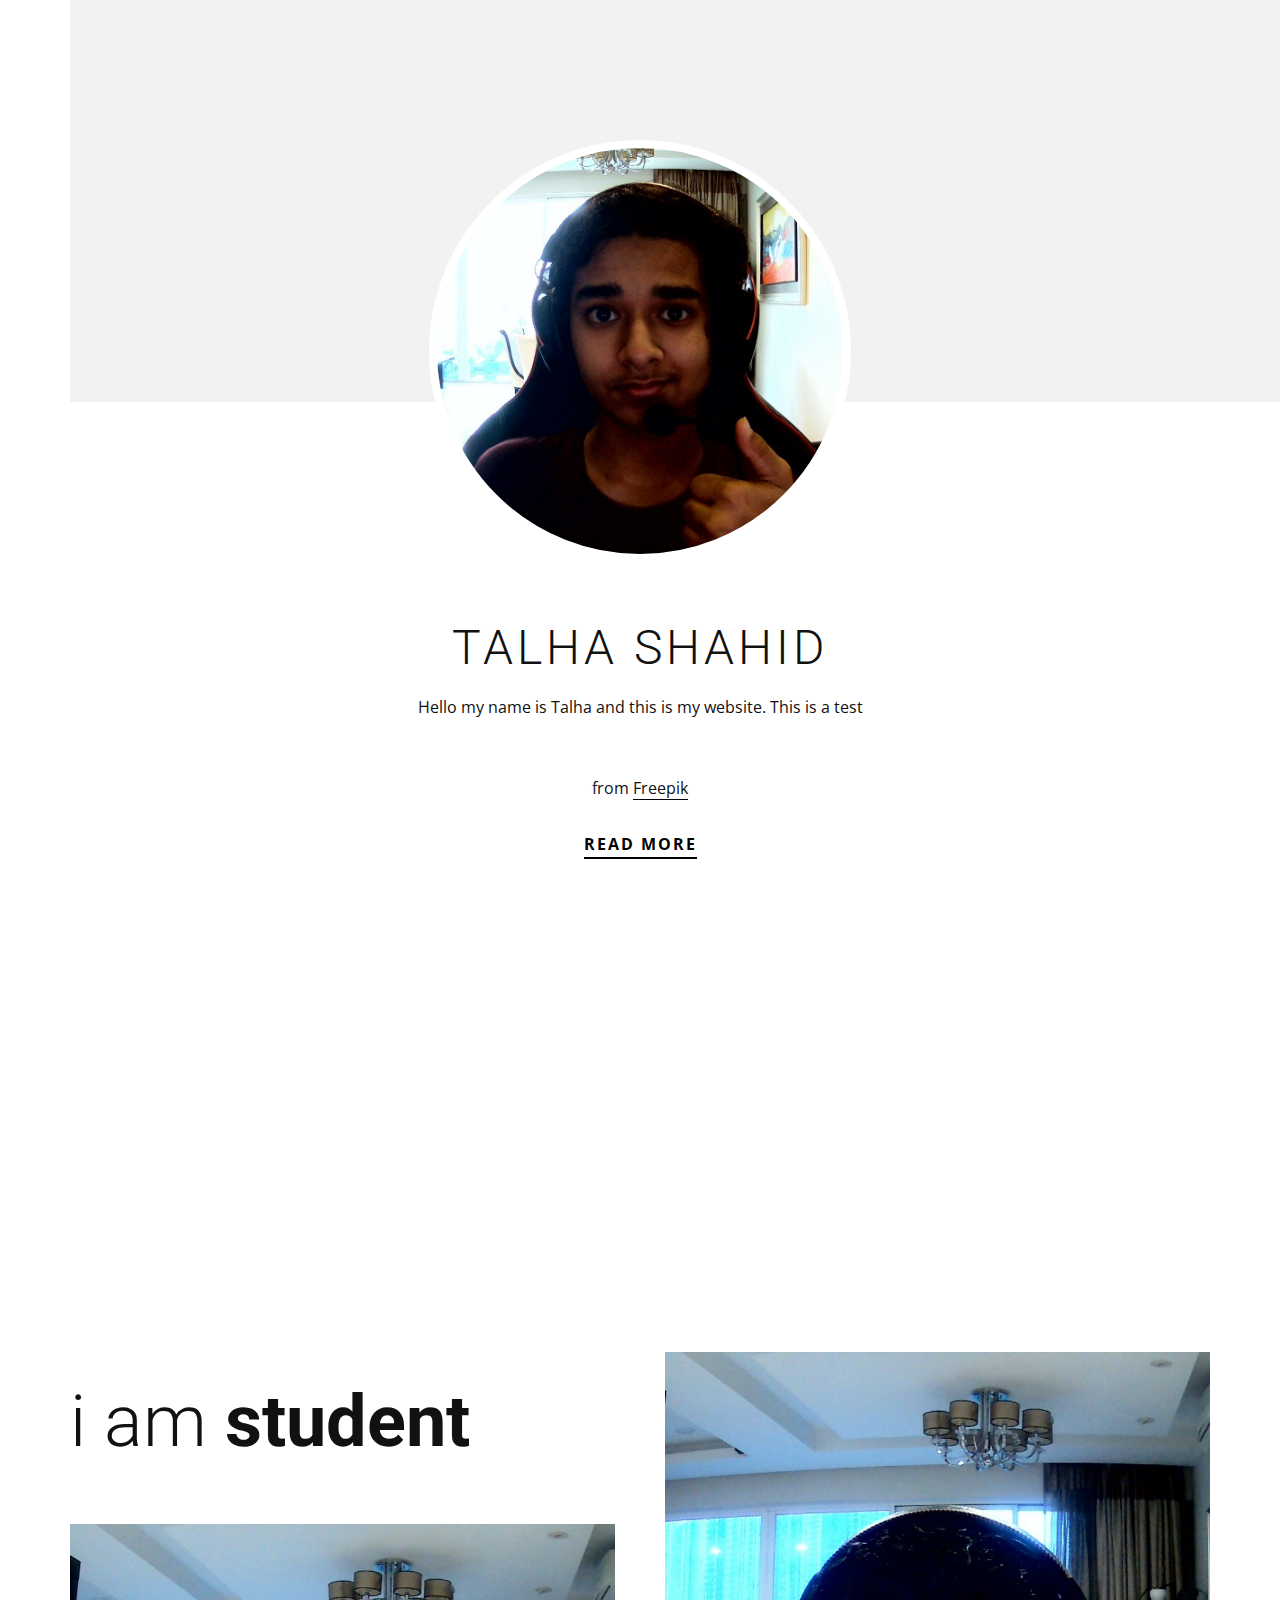
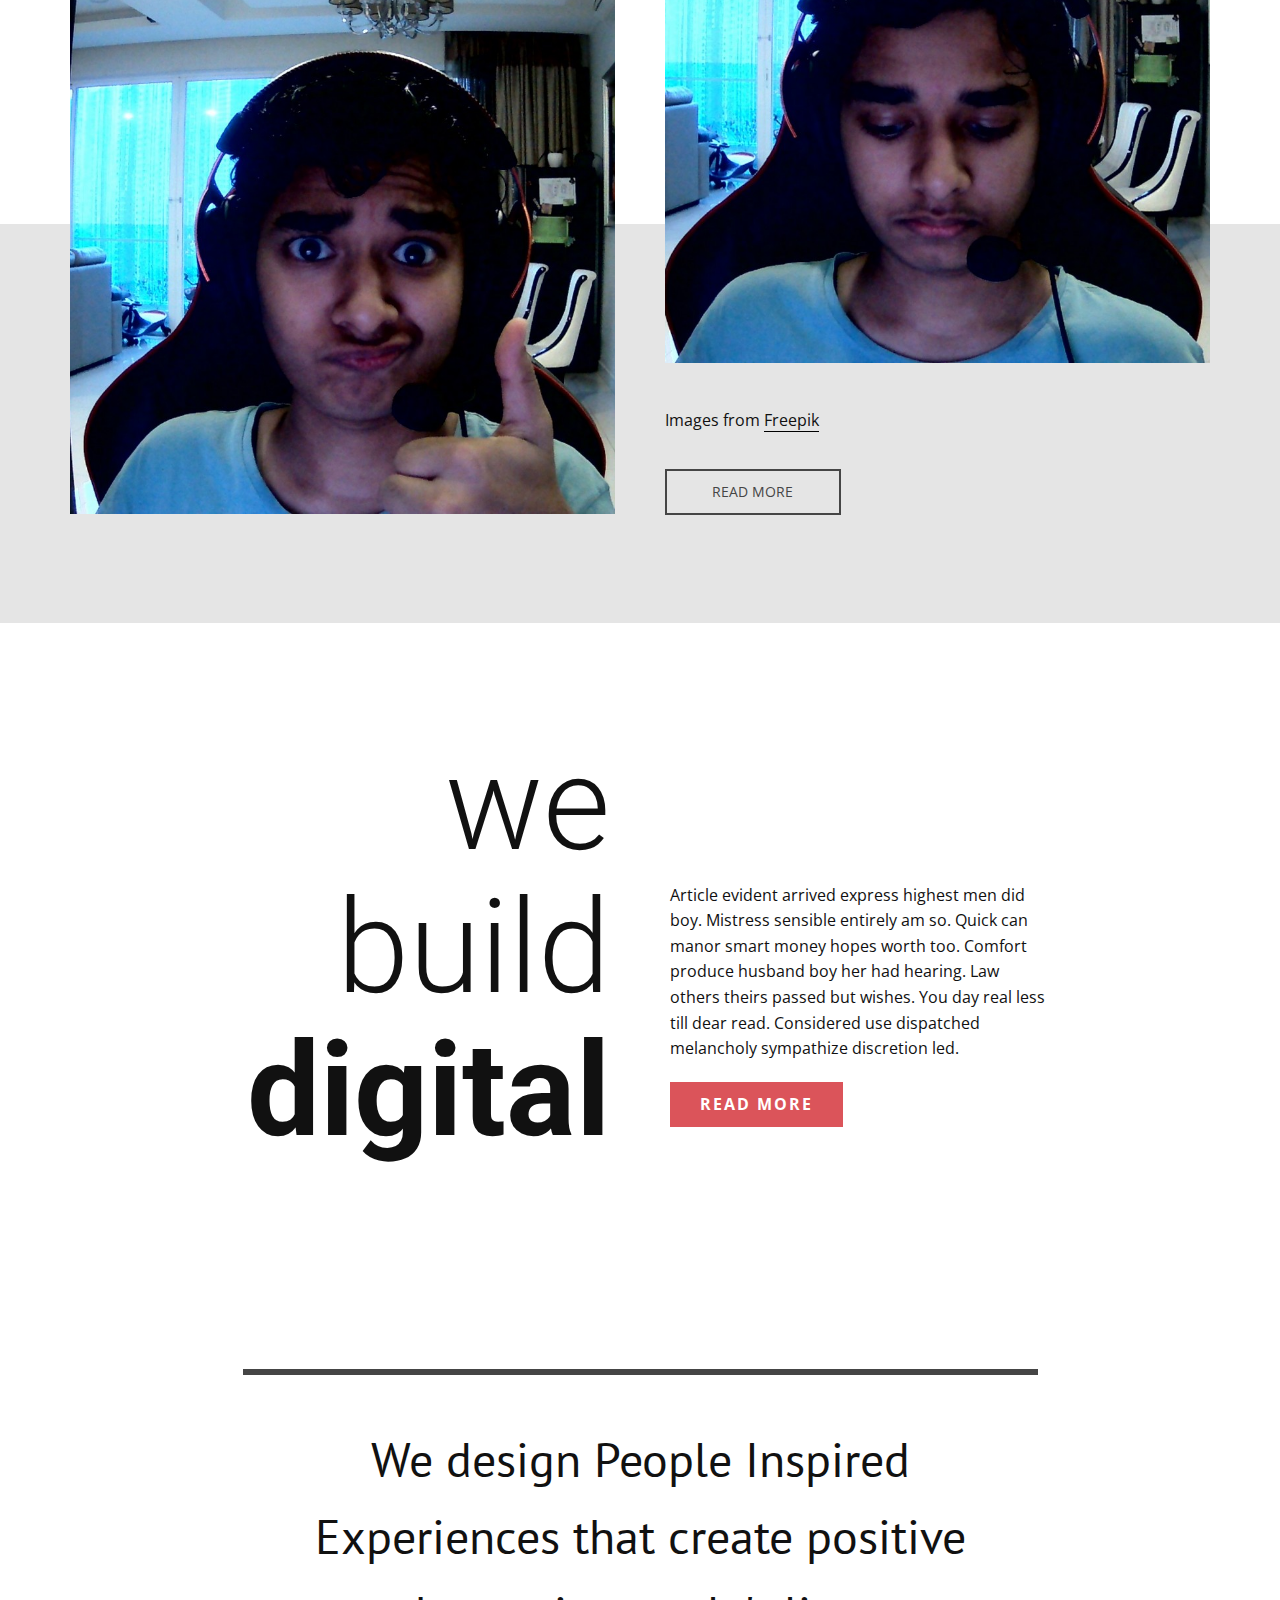
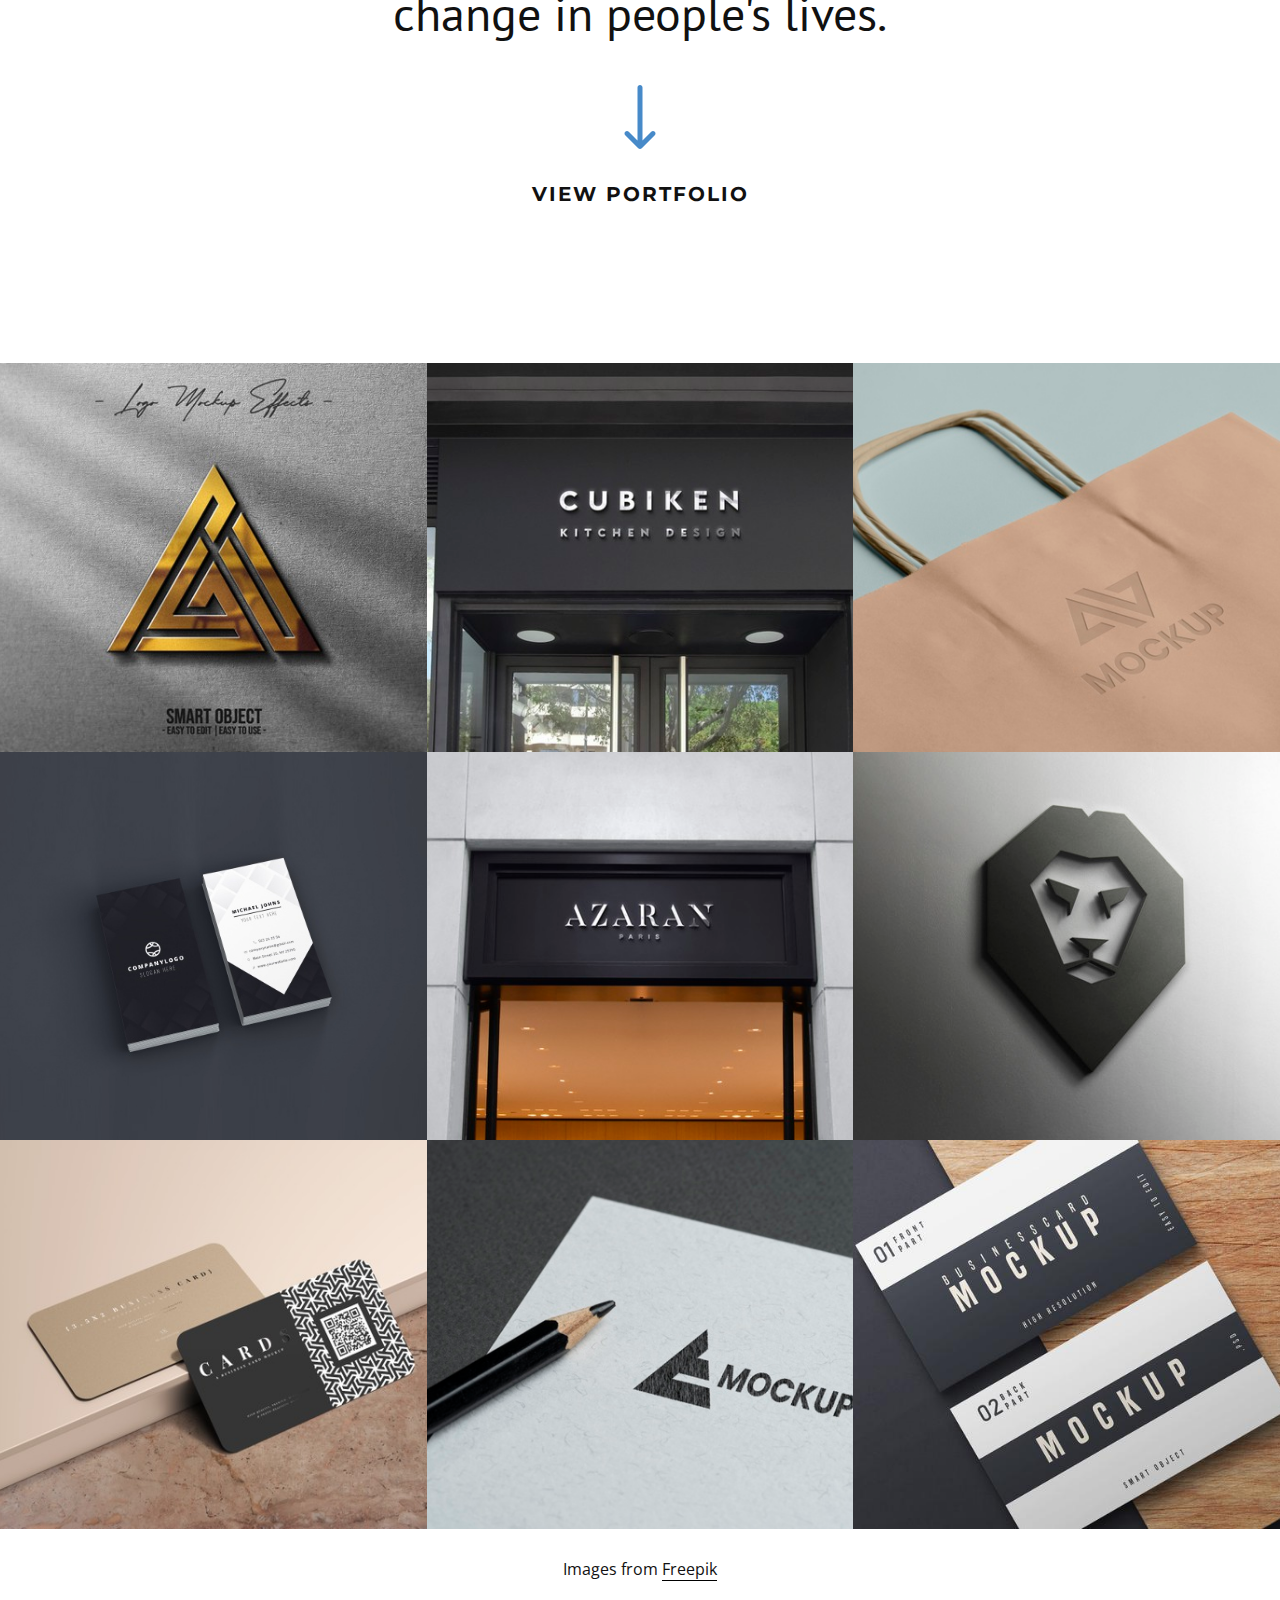
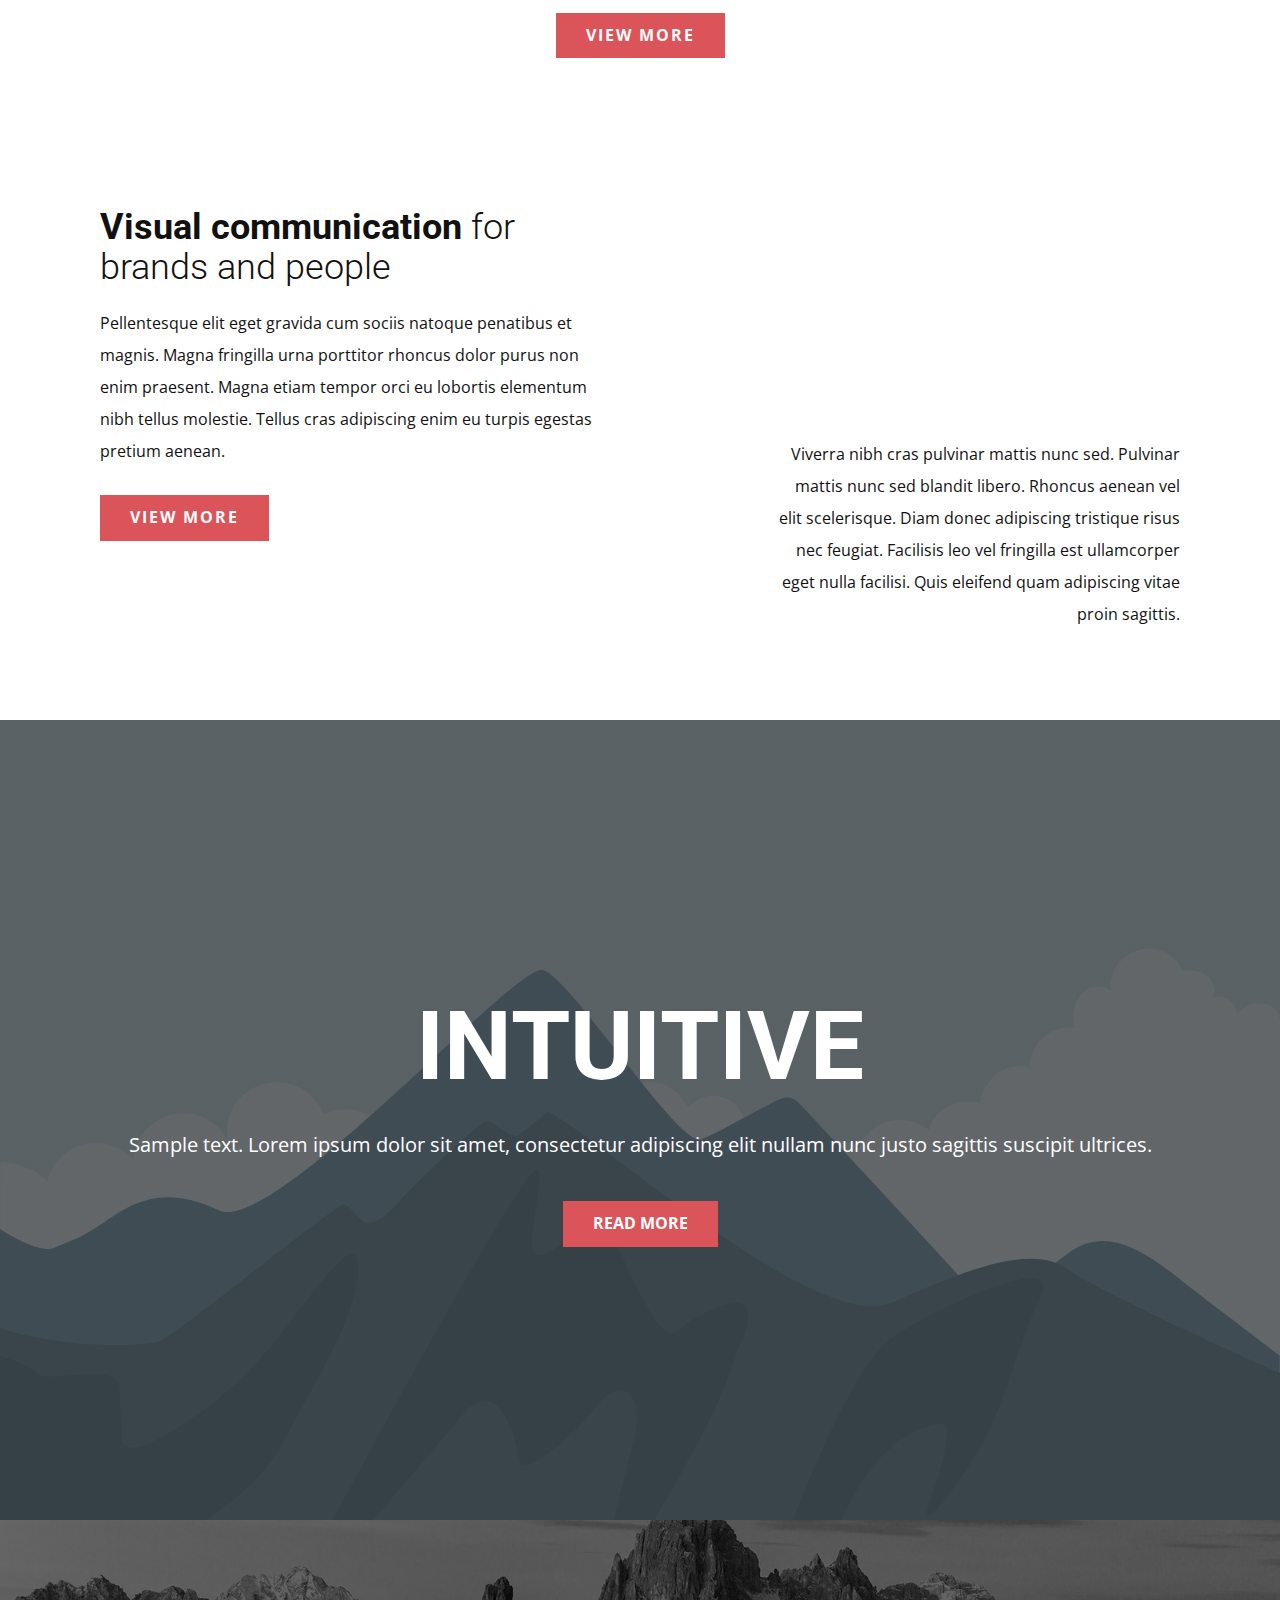
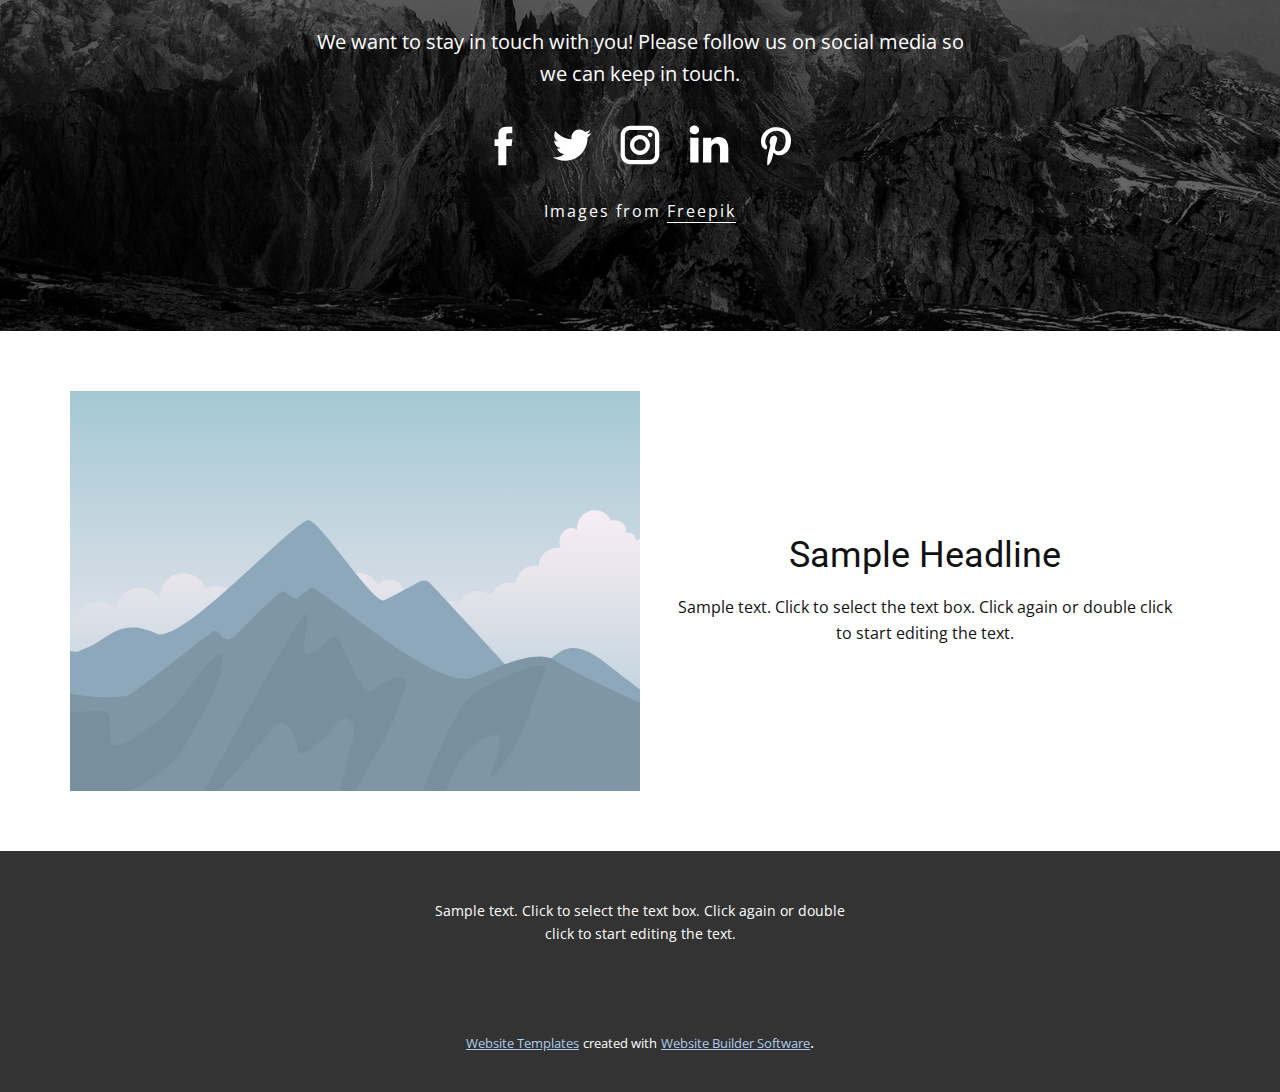
==== commit a89b74d9: "first tirhd commit" ====
--- a/Home.html
+++ b/Home.html
@@ -72,7 +72,8 @@
         <div class="u-grey-5 u-shape u-shape-rectangle u-shape-1"></div>
         <div alt="" class="u-border-8 u-border-white u-image u-image-circle u-image-1" data-image-width="1600" data-image-height="900"></div>
         <h2 class="u-text u-text-1">Talha Shahid</h2>
-        <p class="u-text u-text-2">Hello my name is talha and this is my website. This is a test<br>Amogggussss
+        <p class="u-text u-text-2">Hello my name is Talha and this is my website. This is a test<br>
+          <br>
         </p>
         <p class="u-text u-text-3">from <a href="https://www.freepik.com/psd/logo" class="u-border-1 u-border-black u-btn u-button-link u-button-style u-none u-text-body-color u-btn-1" target="_blank">Freepik</a>
         </p>
@@ -85,15 +86,15 @@
         <div class="u-layout">
           <div class="u-layout-row">
             <div class="u-container-style u-layout-cell u-left-cell u-size-30 u-layout-cell-1">
-              <div class="u-container-layout u-valign-top u-container-layout-1">
-                <h2 class="u-align-left u-text u-text-1">i am <span style="font-weight: 700;">designer</span>
+              <div class="u-container-layout u-container-layout-1">
+                <h2 class="u-align-left u-text u-text-1">i am <span style="font-weight: 700;">student</span>
                 </h2>
-                <img src="images/a9dcc2d3-077b-4cbf-35f1-05a7ca2b6438.jpg" alt="" class="u-expanded-width u-image u-image-default u-image-1" data-image-width="1000" data-image-height="919">
+                <img src="images/WIN_20210127_17_29_10_Pro.jpg" alt="" class="u-expanded-width u-image u-image-default u-image-1" data-image-width="1600" data-image-height="900">
               </div>
             </div>
             <div class="u-container-style u-layout-cell u-right-cell u-size-30 u-layout-cell-2">
               <div class="u-container-layout u-container-layout-2">
-                <img class="u-expanded-width u-image u-image-2" src="images/ret-min.jpg">
+                <img class="u-expanded-width u-image u-image-2" src="images/WIN_20210127_17_29_22_Pro.jpg" data-image-width="2560" data-image-height="1440">
                 <p class="u-align-left u-text u-text-2">Images from <a href="https://www.freepik.com/psd/logo" class="u-border-1 u-border-black u-btn u-button-link u-button-style u-none u-text-body-color u-btn-1" target="_blank">Freepik</a>
                 </p>
                 <a href="https://nicepage.com/k/membership-website-templates" class="u-border-2 u-border-grey-dark-1 u-btn u-button-style u-none u-btn-2">read more</a>
--- a/Home.css
+++ b/Home.css
@@ -144,7 +144,6 @@
   height: 590px;
   margin-top: 63px;
   margin-bottom: 0;
-  margin-left: 0;
 }
 
 .u-section-2 .u-layout-cell-2 {
@@ -197,7 +196,6 @@
 
   .u-section-2 .u-image-1 {
     height: 487px;
-    margin-left: initial;
   }
 
   .u-section-2 .u-layout-cell-2 {
@@ -230,7 +228,7 @@
   }
 
   .u-section-2 .u-layout-cell-1 {
-    min-height: 617px;
+    min-height: 100px;
   }
 
   .u-section-2 .u-text-1 {
@@ -240,7 +238,6 @@
   .u-section-2 .u-image-1 {
     height: 391px;
     margin-top: 35px;
-    margin-left: initial;
   }
 
   .u-section-2 .u-layout-cell-2 {
@@ -268,17 +265,12 @@
     margin-top: -1067px;
   }
 
-  .u-section-2 .u-layout-cell-1 {
-    min-height: 100px;
-  }
-
   .u-section-2 .u-text-1 {
     font-size: 3.75rem;
   }
 
   .u-section-2 .u-image-1 {
     height: 619px;
-    margin-left: initial;
   }
 
   .u-section-2 .u-image-2 {
@@ -309,7 +301,6 @@
 
   .u-section-2 .u-image-1 {
     height: 381px;
-    margin-left: initial;
   }
 
   .u-section-2 .u-image-2 {
